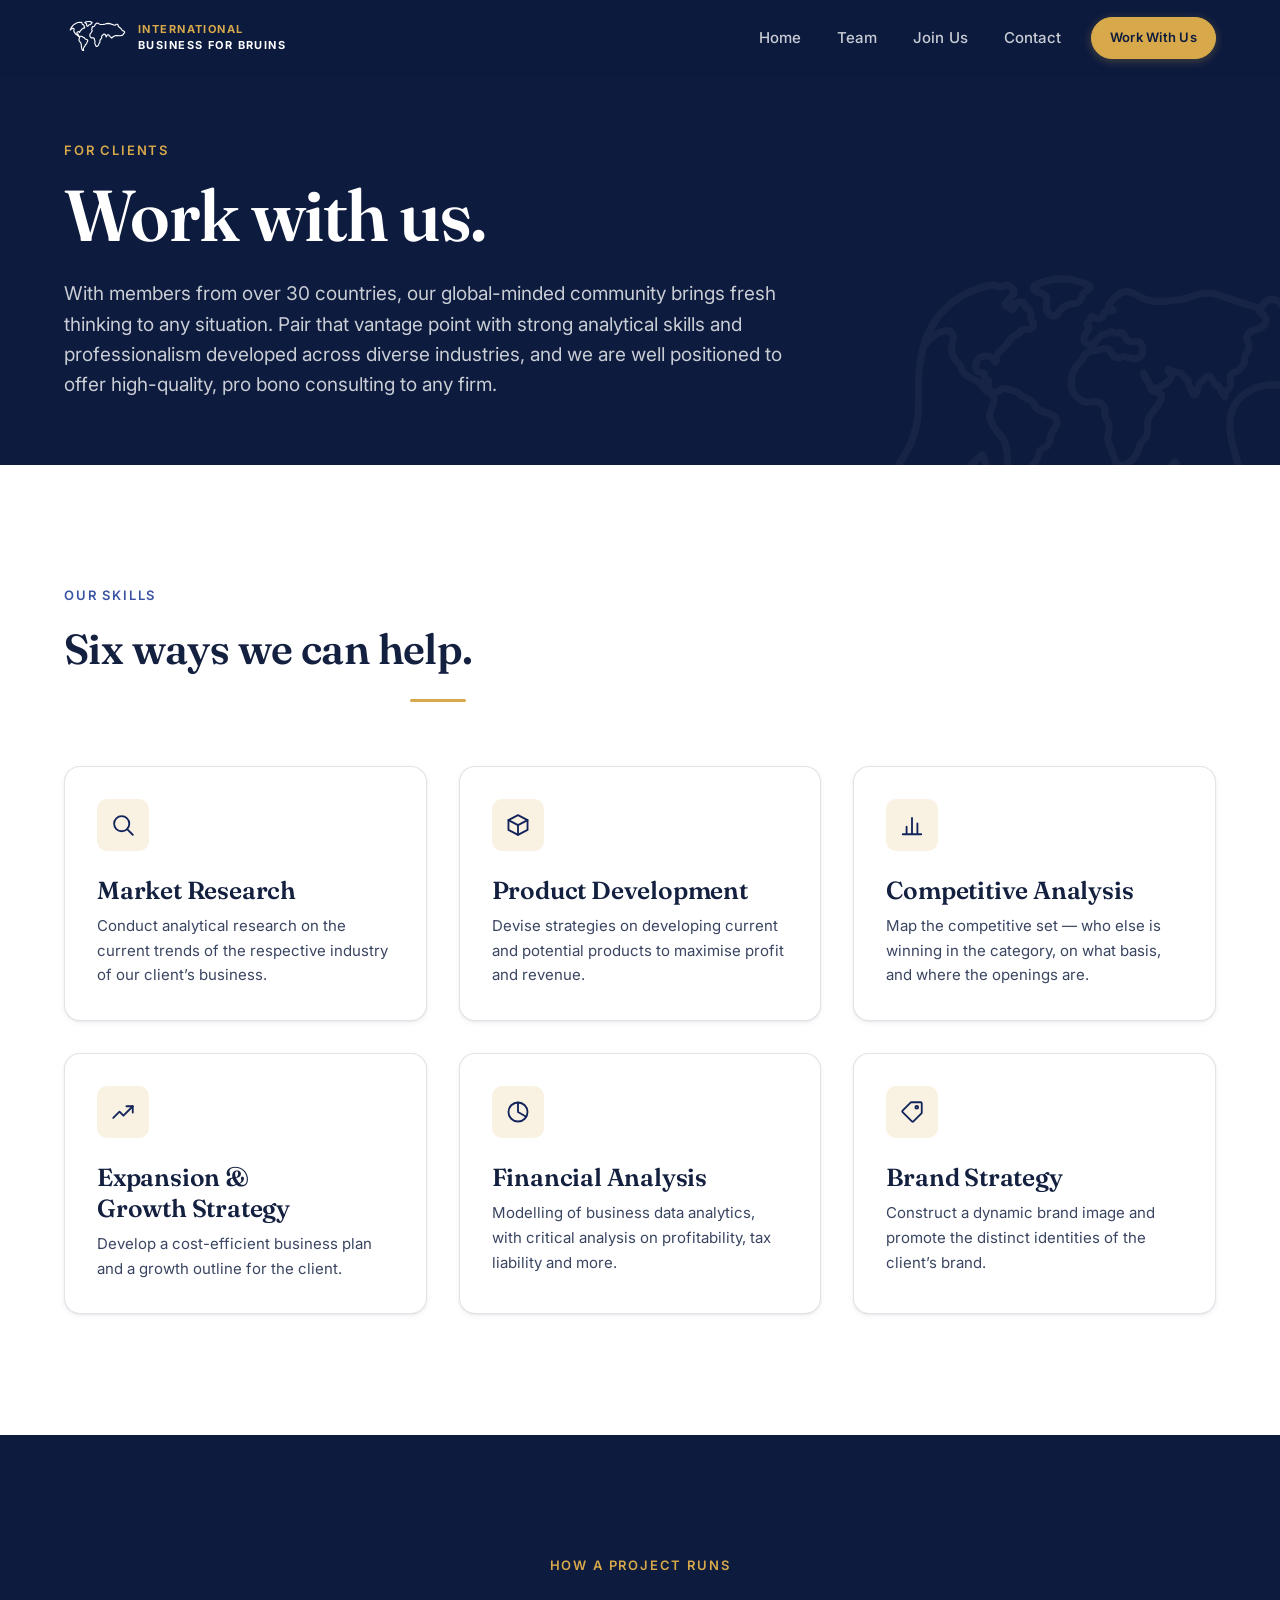
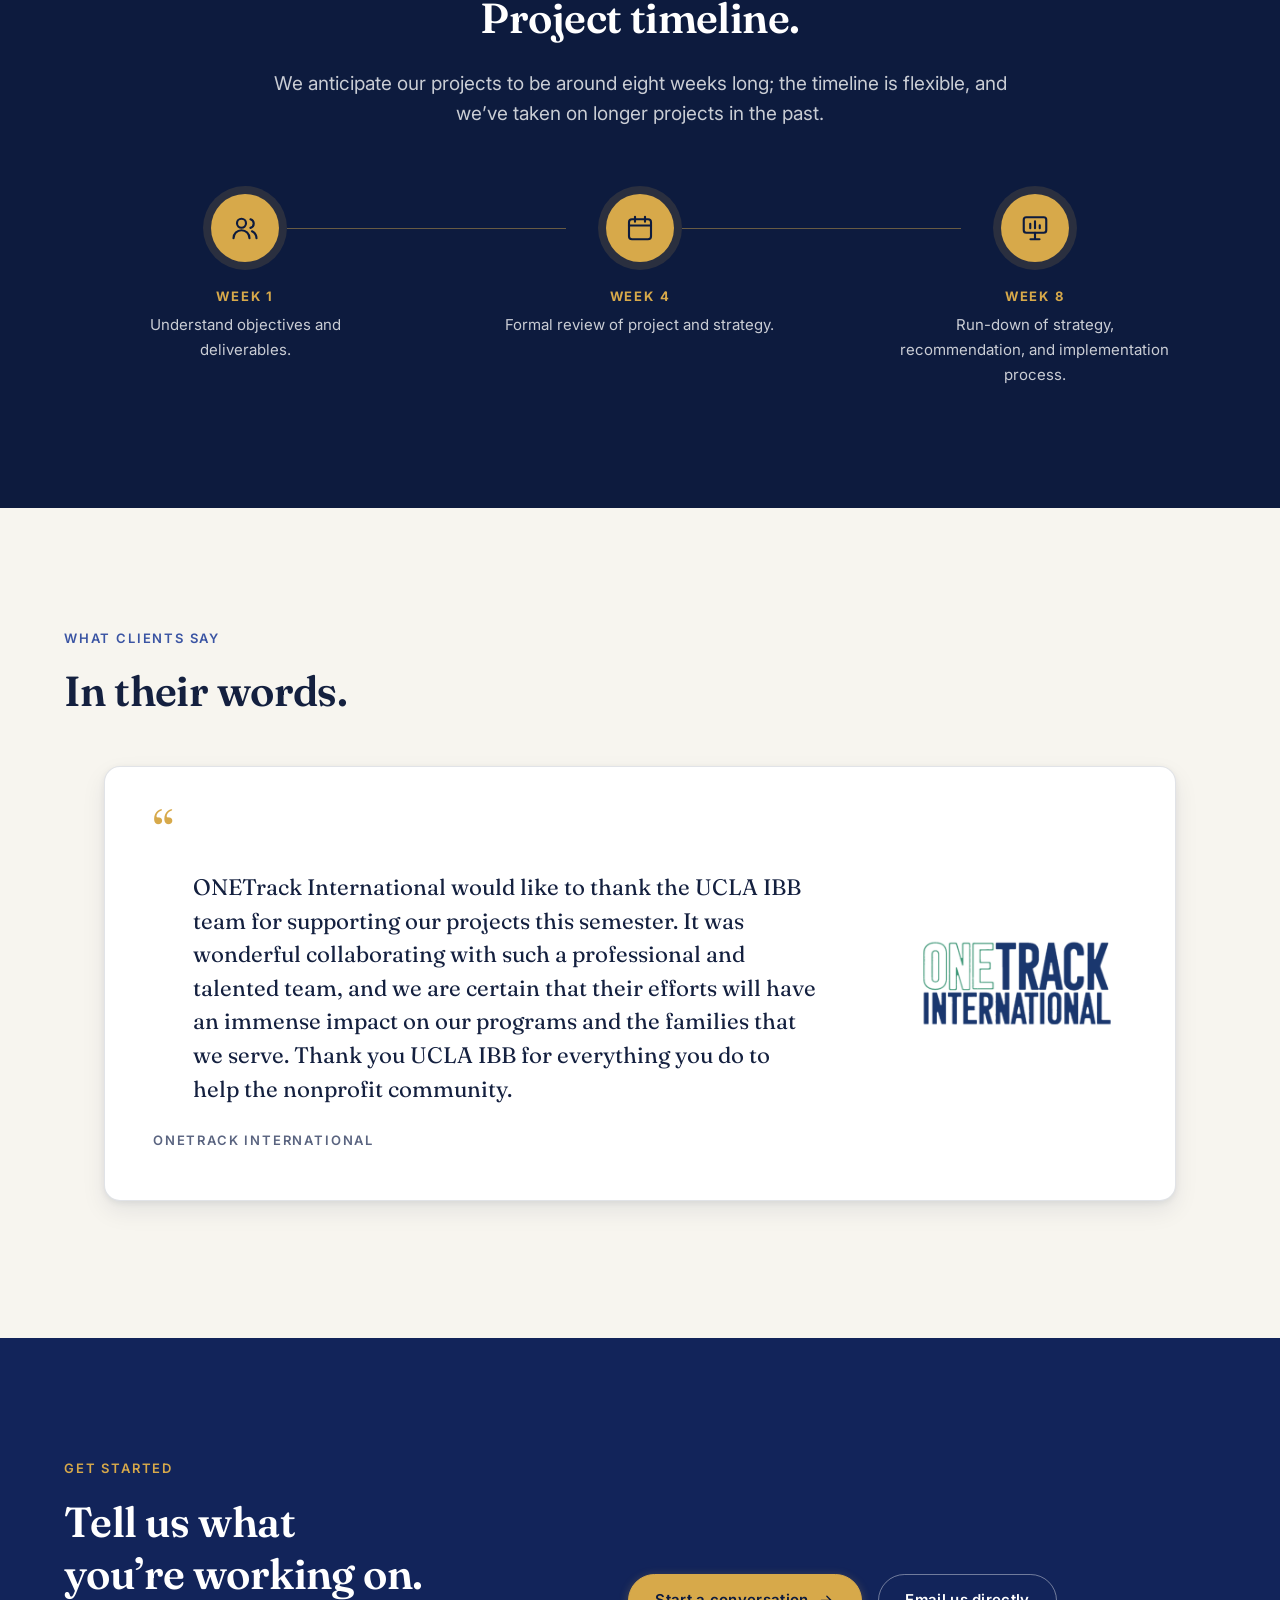
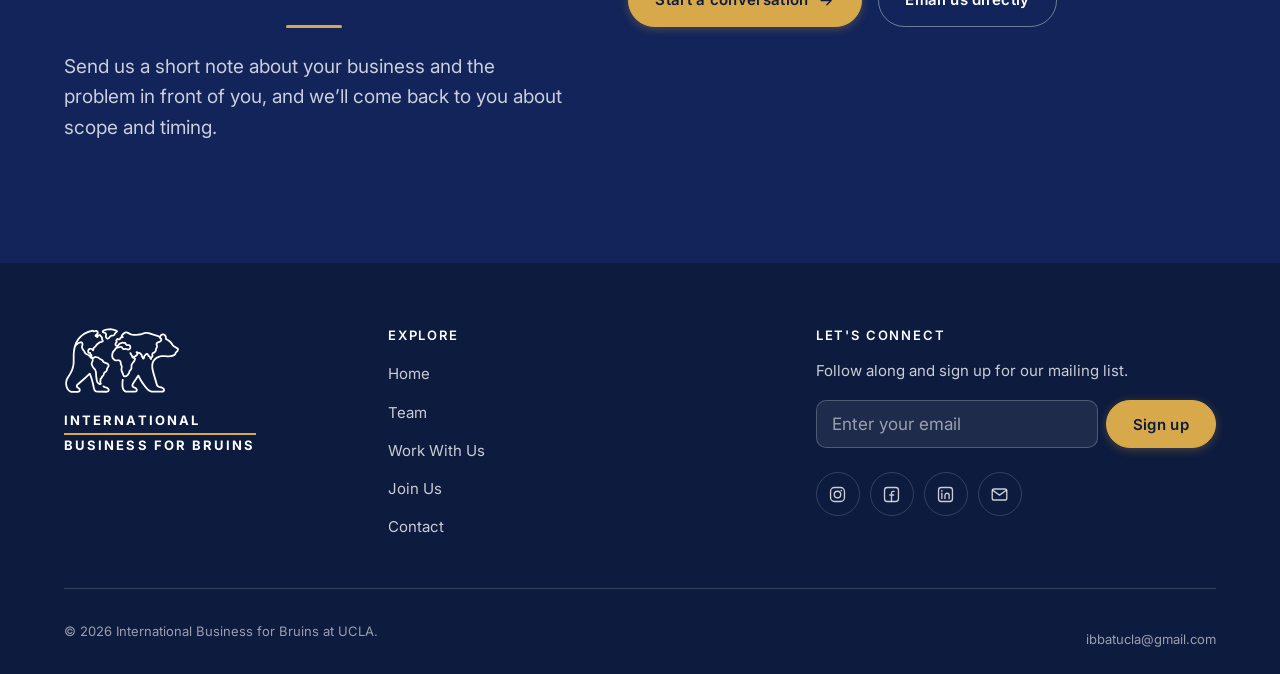
==== clients.html @ 782e1199 "Initial commit: IBB at UCLA static site Static marketing site for International Business for Bruins " ====
<!DOCTYPE html>
<html lang="en" class="no-js">
<head>
<meta charset="utf-8">
<meta name="viewport" content="width=device-width, initial-scale=1">
<title>Work With Us — International Business for Bruins</title>
<meta name="description" content="Pro bono consulting from UCLA's global-minded student consultancy: market research, growth strategy, financial analysis and more, in eight-week engagements.">
<link rel="icon" href="assets/favicon.svg" type="image/svg+xml">
<link rel="icon" href="assets/favicon-32.png" sizes="32x32">
<link rel="apple-touch-icon" href="assets/apple-touch-icon.png">
<meta property="og:title" content="Work With Us — International Business for Bruins">
<meta property="og:description" content="Pro bono consulting from UCLA's global-minded student consultancy: market research, growth strategy, financial analysis and more, in eight-week engagements.">
<meta property="og:type" content="website">
<meta property="og:image" content="assets/og-image.png">
<meta name="twitter:card" content="summary_large_image">
<link rel="preconnect" href="https://fonts.googleapis.com">
<link rel="preconnect" href="https://fonts.gstatic.com" crossorigin>
<link href="https://fonts.googleapis.com/css2?family=Fraunces:opsz,wght@9..144,500;9..144,600;9..144,700&family=Inter:wght@400;500;600;700&display=swap" rel="stylesheet">
<link rel="stylesheet" href="css/tokens.css">
<link rel="stylesheet" href="css/base.css">
<link rel="stylesheet" href="css/components.css">
<link rel="stylesheet" href="css/pages.css">
<script>document.documentElement.className = document.documentElement.className.replace('no-js', 'js');</script>
</head>
<body>
<a class="skip-link" href="#main">Skip to content</a>

<!-- ============================ icon sprite ============================ -->
<svg width="0" height="0" style="position:absolute" aria-hidden="true" focusable="false">
  <defs>
    <g id="i-base" fill="none" stroke="currentColor" stroke-width="1.7" stroke-linecap="round" stroke-linejoin="round"></g>
  </defs>
  <symbol id="i-search" viewBox="0 0 24 24" fill="none" stroke="currentColor" stroke-width="1.7" stroke-linecap="round" stroke-linejoin="round">
    <circle cx="10.8" cy="10.8" r="7"/><path d="m16 16 5 5"/>
  </symbol>
  <symbol id="i-workflow" viewBox="0 0 24 24" fill="none" stroke="currentColor" stroke-width="1.7" stroke-linecap="round" stroke-linejoin="round">
    <rect x="2.9" y="3" width="7" height="7" rx="1.8"/><rect x="14.1" y="14" width="7" height="7" rx="1.8"/>
    <path d="M9.9 6.5h5.2a2.2 2.2 0 0 1 2.2 2.2V14"/><path d="M6.4 10v5.3a2.2 2.2 0 0 0 2.2 2.2h5.5"/>
  </symbol>
  <symbol id="i-bars" viewBox="0 0 24 24" fill="none" stroke="currentColor" stroke-width="1.7" stroke-linecap="round" stroke-linejoin="round">
    <path d="M3.5 20.5h17M7 20.5v-7M12 20.5V5.5M17 20.5v-10"/>
  </symbol>
  <symbol id="i-target" viewBox="0 0 24 24" fill="none" stroke="currentColor" stroke-width="1.7" stroke-linecap="round" stroke-linejoin="round">
    <circle cx="12" cy="12" r="8.6"/><circle cx="12" cy="12" r="4.6"/><circle cx="12" cy="12" r=".9" fill="currentColor"/>
  </symbol>
  <symbol id="i-box" viewBox="0 0 24 24" fill="none" stroke="currentColor" stroke-width="1.7" stroke-linecap="round" stroke-linejoin="round">
    <path d="M12 2.9 20.8 7.5v9L12 21.1 3.2 16.5v-9z"/><path d="m3.2 7.5 8.8 4.6 8.8-4.6M12 12.1v9"/>
  </symbol>
  <symbol id="i-tag" viewBox="0 0 24 24" fill="none" stroke="currentColor" stroke-width="1.7" stroke-linecap="round" stroke-linejoin="round">
    <path d="M11.4 3H20a1 1 0 0 1 1 1v8.6a1 1 0 0 1-.3.7l-7.4 7.4a1 1 0 0 1-1.4 0l-8.6-8.6a1 1 0 0 1 0-1.4l7.4-7.4a1 1 0 0 1 .7-.3z"/>
    <circle cx="16.4" cy="7.6" r="1.3"/>
  </symbol>
  <symbol id="i-trend" viewBox="0 0 24 24" fill="none" stroke="currentColor" stroke-width="1.7" stroke-linecap="round" stroke-linejoin="round">
    <path d="m3 17.5 5.8-5.8 3.6 3.6L21 6.7"/><path d="M15.2 6.7H21v5.8"/>
  </symbol>
  <symbol id="i-pie" viewBox="0 0 24 24" fill="none" stroke="currentColor" stroke-width="1.7" stroke-linecap="round" stroke-linejoin="round">
    <circle cx="12" cy="12" r="8.8"/><path d="M12 12V3.2M12 12l7.6 4.4"/>
  </symbol>
  <symbol id="i-users" viewBox="0 0 24 24" fill="none" stroke="currentColor" stroke-width="1.7" stroke-linecap="round" stroke-linejoin="round">
    <circle cx="9.2" cy="8.2" r="3.6"/><path d="M2.8 20.2a6.4 6.4 0 0 1 12.8 0"/>
    <path d="M16.4 5a3.6 3.6 0 0 1 0 6.9M17.6 14.6a6.4 6.4 0 0 1 3.6 5.6"/>
  </symbol>
  <symbol id="i-calendar" viewBox="0 0 24 24" fill="none" stroke="currentColor" stroke-width="1.7" stroke-linecap="round" stroke-linejoin="round">
    <rect x="3.2" y="5" width="17.6" height="16" rx="2.4"/><path d="M3.2 10h17.6M8 3v4M16 3v4"/>
  </symbol>
  <symbol id="i-present" viewBox="0 0 24 24" fill="none" stroke="currentColor" stroke-width="1.7" stroke-linecap="round" stroke-linejoin="round">
    <rect x="3" y="3.4" width="18" height="12.4" rx="2"/><path d="M12 15.8V21M8.4 21h7.2M8.2 12.2V8.6M12 12.2V6.6M15.8 12.2v-2.4"/>
  </symbol>
  <symbol id="i-arrow-right" viewBox="0 0 24 24" fill="none" stroke="currentColor" stroke-width="1.9" stroke-linecap="round" stroke-linejoin="round">
    <path d="M4.5 12h14M12.5 6l6 6-6 6"/>
  </symbol>
  <symbol id="i-arrow-down" viewBox="0 0 24 24" fill="none" stroke="currentColor" stroke-width="1.9" stroke-linecap="round" stroke-linejoin="round">
    <path d="M12 4.5v14M6 12.5l6 6 6-6"/>
  </symbol>
  <symbol id="i-pin" viewBox="0 0 24 24" fill="none" stroke="currentColor" stroke-width="1.8" stroke-linecap="round" stroke-linejoin="round">
    <path d="M12 21.3s6.9-5.7 6.9-11.1a6.9 6.9 0 1 0-13.8 0C5.1 15.6 12 21.3 12 21.3z"/><circle cx="12" cy="10" r="2.5"/>
  </symbol>
  <symbol id="i-check" viewBox="0 0 24 24" fill="none" stroke="currentColor" stroke-width="2" stroke-linecap="round" stroke-linejoin="round">
    <path d="m4.8 12.6 4.8 4.8L19.4 7.2"/>
  </symbol>
  <symbol id="i-mail" viewBox="0 0 24 24" fill="none" stroke="currentColor" stroke-width="1.7" stroke-linecap="round" stroke-linejoin="round">
    <rect x="2.8" y="5" width="18.4" height="14" rx="2.4"/><path d="m3.4 6.6 8.6 6.2 8.6-6.2"/>
  </symbol>
  <symbol id="i-instagram" viewBox="0 0 24 24" fill="none" stroke="currentColor" stroke-width="1.7" stroke-linecap="round" stroke-linejoin="round">
    <rect x="3.2" y="3.2" width="17.6" height="17.6" rx="5"/><circle cx="12" cy="12" r="4.1"/>
    <circle cx="16.9" cy="7.1" r="1.05" fill="currentColor" stroke="none"/>
  </symbol>
  <symbol id="i-linkedin" viewBox="0 0 24 24" fill="none" stroke="currentColor" stroke-width="1.7" stroke-linecap="round" stroke-linejoin="round">
    <rect x="3.2" y="3.2" width="17.6" height="17.6" rx="3.4"/>
    <path d="M7.4 10.4V17M11.3 17v-3.9a2.6 2.6 0 0 1 5.3 0V17"/>
    <circle cx="7.4" cy="7.3" r="1.1" fill="currentColor" stroke="none"/>
  </symbol>
  <symbol id="i-facebook" viewBox="0 0 24 24" fill="none" stroke="currentColor" stroke-width="1.7" stroke-linecap="round" stroke-linejoin="round">
    <rect x="3.2" y="3.2" width="17.6" height="17.6" rx="3.4"/>
    <path d="M15.4 8.1h-1.5a1.9 1.9 0 0 0-1.9 1.9v10.8M9.8 12.6h4.9"/>
  </symbol>
</svg>

<!-- ================================ nav ================================ -->
<header class="nav nav--solid" id="nav">
  <div class="nav__inner">
    <a class="nav__brand" href="index.html" aria-label="International Business for Bruins — home">
      <span class="bear bear--simple" aria-hidden="true"></span>
      <span class="nav__word" aria-hidden="true"><span>International</span><span>Business for Bruins</span></span>
    </a>
    <button class="nav__toggle" type="button" aria-expanded="false" aria-controls="nav-links" aria-label="Menu">
      <span></span><span></span><span></span>
    </button>
    <nav class="nav__links" id="nav-links" aria-label="Main">
      <a class="nav__link" href="index.html">Home</a>
      <a class="nav__link" href="team.html">Team</a>
      <a class="nav__link" href="join.html">Join Us</a>
      <a class="nav__link" href="contact.html">Contact</a>
      <a class="btn btn--primary btn--sm nav__cta" href="clients.html" aria-current="page">Work With Us</a>
    </nav>
  </div>
</header>

<main id="main">

  <section class="page-hero on-dark">
    <div class="shell">
      <div class="page-hero__inner">
        <span class="kicker">For clients</span>
        <h1>Work with us.</h1>
        <p class="lede">With members from over 30 countries, our global-minded community brings fresh thinking to any situation. Pair that vantage point with strong analytical skills and professionalism developed across diverse industries, and we are well positioned to offer high-quality, pro bono consulting to any firm.</p>
      </div>
    </div>
  </section>

  <section class="section section--white">
    <div class="shell">
      <div class="sec-head" data-reveal>
        <span class="kicker">Our skills</span>
        <h2>Six ways we can help.</h2>
        <hr class="sec-head__rule">
      </div>
      <div class="grid grid--3" style="margin-top:var(--s-8)" data-reveal-group="80">
        <article class="card" data-reveal>
          <span class="card__icon"><svg aria-hidden="true"><use href="#i-search"/></svg></span>
          <h3 class="card__title">Market Research</h3>
          <p class="card__body">Conduct analytical research on the current trends of the respective industry of our client&rsquo;s business.</p>
        </article>
        <article class="card" data-reveal>
          <span class="card__icon"><svg aria-hidden="true"><use href="#i-box"/></svg></span>
          <h3 class="card__title">Product Development</h3>
          <p class="card__body">Devise strategies on developing current and potential products to maximise profit and revenue.</p>
        </article>
        <article class="card" data-reveal>
          <span class="card__icon"><svg aria-hidden="true"><use href="#i-bars"/></svg></span>
          <h3 class="card__title">Competitive Analysis</h3>
          <p class="card__body">Map the competitive set — who else is winning in the category, on what basis, and where the openings are.</p>
        </article>
        <article class="card" data-reveal>
          <span class="card__icon"><svg aria-hidden="true"><use href="#i-trend"/></svg></span>
          <h3 class="card__title">Expansion &amp; Growth Strategy</h3>
          <p class="card__body">Develop a cost-efficient business plan and a growth outline for the client.</p>
        </article>
        <article class="card" data-reveal>
          <span class="card__icon"><svg aria-hidden="true"><use href="#i-pie"/></svg></span>
          <h3 class="card__title">Financial Analysis</h3>
          <p class="card__body">Modelling of business data analytics, with critical analysis on profitability, tax liability and more.</p>
        </article>
        <article class="card" data-reveal>
          <span class="card__icon"><svg aria-hidden="true"><use href="#i-tag"/></svg></span>
          <h3 class="card__title">Brand Strategy</h3>
          <p class="card__body">Construct a dynamic brand image and promote the distinct identities of the client&rsquo;s brand.</p>
        </article>
      </div>
    </div>
  </section>

  <section class="section section--navy">
    <div class="shell">
      <div class="sec-head sec-head--center" data-reveal>
        <span class="kicker">How a project runs</span>
        <h2>Project timeline.</h2>
        <p class="lede">
          We anticipate our projects to be around eight weeks long; the timeline is flexible, and
          we&rsquo;ve taken on longer projects in the past.
        </p>
      </div>
      <div class="stepper" style="margin-top:var(--s-8)" data-reveal-group="120">
        <div class="step" data-reveal>
          <span class="step__dot"><svg aria-hidden="true"><use href="#i-users"/></svg></span>
          <span class="step__when">Week 1</span>
          <p class="step__what">Understand objectives and deliverables.</p>
        </div>
        <div class="step" data-reveal>
          <span class="step__dot"><svg aria-hidden="true"><use href="#i-calendar"/></svg></span>
          <span class="step__when">Week 4</span>
          <p class="step__what">Formal review of project and strategy.</p>
        </div>
        <div class="step" data-reveal>
          <span class="step__dot"><svg aria-hidden="true"><use href="#i-present"/></svg></span>
          <span class="step__when">Week 8</span>
          <p class="step__what">Run-down of strategy, recommendation, and implementation process.</p>
        </div>
      </div>
    </div>
  </section>

  <section class="section section--light">
    <div class="shell">
      <div class="sec-head" data-reveal>
        <span class="kicker">What clients say</span>
        <h2>In their words.</h2>
      </div>
      <figure class="quote" style="margin-top:var(--s-6)" data-reveal>
        <div>
          <span class="quote__mark" aria-hidden="true">&ldquo;</span>
          <blockquote class="quote__text">
            ONETrack International would like to thank the UCLA IBB team for supporting our projects
            this semester. It was wonderful collaborating with such a professional and talented team,
            and we are certain that their efforts will have an immense impact on our programs and the
            families that we serve. Thank you UCLA IBB for everything you do to help the nonprofit
            community.
          </blockquote>
          <figcaption class="quote__cite">ONETrack International</figcaption>
        </div>
        <div class="quote__logo">
          <img src="assets/img/clients/onetrack-international.png" alt="ONETrack International"
               width="440" height="240" loading="lazy">
        </div>
      </figure>
    </div>
  </section>

  <section class="section section--blue">
    <div class="shell">
      <div class="cta-band">
        <div class="sec-head" data-reveal>
          <span class="kicker">Get started</span>
          <h2>Tell us what you&rsquo;re working on.</h2>
          <hr class="sec-head__rule">
          <p class="lede" style="margin-top:var(--s-3)">
            Send us a short note about your business and the problem in front of you, and we&rsquo;ll
            come back to you about scope and timing.
          </p>
        </div>
        <div class="btn-row" data-reveal style="--reveal-delay:120ms">
          <a class="btn btn--primary" href="contact.html">
            Start a conversation <svg class="btn__arrow" width="17" height="17" aria-hidden="true"><use href="#i-arrow-right"/></svg>
          </a>
          <a class="btn btn--secondary" href="mailto:ibbatucla@gmail.com">Email us directly</a>
        </div>
      </div>
    </div>
  </section>

</main>

<!-- ============================== footer ============================== -->
<footer class="footer">
  <div class="shell">
    <div class="footer__top">
      <div class="footer__brand">
        <span class="lockup">
          <span class="bear" aria-hidden="true"></span>
          <span class="lockup__word"><span>International</span><span>Business for Bruins</span></span>
        </span>
      </div>

      <nav aria-labelledby="f-explore">
        <h4 id="f-explore">Explore</h4>
        <ul class="footer__links">
          <li><a href="index.html">Home</a></li>
          <li><a href="team.html">Team</a></li>
          <li><a href="clients.html">Work With Us</a></li>
          <li><a href="join.html">Join Us</a></li>
          <li><a href="contact.html">Contact</a></li>
        </ul>
      </nav>

      <div>
        <h4>Let's connect</h4>
        <p style="font-size:var(--fs-sm);margin-bottom:var(--s-2)">
          Follow along and sign up for our mailing list.
        </p>
        <form class="signup" data-signup novalidate>
          <label class="visually-hidden" for="footer-email">Email address</label>
          <input class="input" id="footer-email" name="email" type="email" placeholder="Enter your email" autocomplete="email">
          <button class="btn btn--primary" type="submit">Sign up</button>
        </form>
        <p class="form__status" data-signup-status role="status"></p>
        <ul class="socials" style="margin-top:var(--s-3)">
          <li><a class="social" href="https://www.instagram.com/ibbatucla/" aria-label="IBB on Instagram" rel="noopener" target="_blank"><svg aria-hidden="true"><use href="#i-instagram"/></svg></a></li>
          <li><a class="social" href="https://www.facebook.com/ibbatucla/" aria-label="IBB on Facebook" rel="noopener" target="_blank"><svg aria-hidden="true"><use href="#i-facebook"/></svg></a></li>
          <li><a class="social" href="https://www.linkedin.com/company/international-business-for-bruins-at-ucla" aria-label="IBB on LinkedIn" rel="noopener" target="_blank"><svg aria-hidden="true"><use href="#i-linkedin"/></svg></a></li>
          <li><a class="social" href="mailto:ibbatucla@gmail.com" aria-label="Email IBB"><svg aria-hidden="true"><use href="#i-mail"/></svg></a></li>
        </ul>
      </div>
    </div>

    <div class="footer__bottom">
      <p>&copy; <span data-year>2026</span> International Business for Bruins at UCLA.</p>
      <p><a href="mailto:ibbatucla@gmail.com">ibbatucla@gmail.com</a></p>
    </div>
  </div>
</footer>

<script src="js/main.js" defer></script>
</body>
</html>
---- css/tokens.css ----
/* ============================================================================
   IBB — Design tokens
   Every colour, size and rhythm value in the site resolves to something here.
   Nothing downstream should hard-code a hex value, a font stack or a raw px gap.

   Palette: Direction A — Deep Navy & Warm Gold.
   Type:    Fraunces (display) + Inter (everything else).
   ========================================================================== */

:root {
  /* ---- brand ------------------------------------------------------------ */
  --brand-primary-dark: #0d1b3e;   /* ink navy — darkest surface, footer, hero scrim */
  --brand-primary:      #12245a;   /* brand blue — primary blocks, buttons */
  --brand-primary-mid:  #3a54a3;   /* mid blue — links on light, secondary accents */
  --brand-accent:       #d7a94a;   /* warm gold — CTAs, rules, stat numerals, icons */
  --brand-accent-deep:  #b98d33;   /* gold, pressed / hover */

  /* ---- surfaces --------------------------------------------------------- */
  --surface-white:  #ffffff;
  --surface-light:  #f7f5ef;       /* warm off-white — alternating section ground */
  --surface-raised: #ffffff;       /* cards on --surface-light */
  --surface-dark:   var(--brand-primary-dark);
  --surface-dark-2: var(--brand-primary);

  /* ---- text ------------------------------------------------------------- */
  --text-primary:    #14203f;      /* headings on light */
  --text-body:       #3a4562;      /* slate — body copy on light   (8.7:1 on light) */
  --text-muted:      #5a6480;      /* labels, meta                 (5.4:1 on light) */
  --text-on-dark:         #ffffff;
  --text-on-dark-muted:   rgba(255, 255, 255, .78);
  --text-on-dark-faint:   rgba(255, 255, 255, .58);

  /* ---- lines & shadows -------------------------------------------------- */
  --border-subtle:      rgba(13, 27, 62, .12);
  --border-subtle-dark: rgba(255, 255, 255, .16);
  --border-strong:      rgba(13, 27, 62, .22);

  --shadow-sm: 0 1px 2px rgba(13, 27, 62, .06), 0 2px 6px rgba(13, 27, 62, .05);
  --shadow-md: 0 2px 6px rgba(13, 27, 62, .07), 0 10px 24px rgba(13, 27, 62, .08);
  --shadow-lg: 0 4px 12px rgba(13, 27, 62, .09), 0 22px 48px rgba(13, 27, 62, .12);

  /* ---- status ----------------------------------------------------------- */
  --success: #1d7a52;
  --error:   #b3261e;

  /* ---- type ------------------------------------------------------------- */
  --font-display: "Fraunces", "Iowan Old Style", Georgia, "Times New Roman", serif;
  --font-body: "Inter", -apple-system, BlinkMacSystemFont, "Segoe UI", Roboto,
               "Helvetica Neue", Arial, sans-serif;

  /* Strict scale — a heading's size is never chosen ad hoc. */
  --fs-display: clamp(2.75rem, 1.6rem + 4.4vw, 4.5rem);   /* 44 → 72  H1 */
  --fs-h2:      clamp(1.95rem, 1.4rem + 1.9vw, 2.625rem); /* 31 → 42  section titles */
  --fs-h3:      clamp(1.3rem, 1.16rem + .48vw, 1.625rem); /* 21 → 26  card titles */
  --fs-h4:      1.0625rem;                                /*      17  sub-labels */
  --fs-lede:    clamp(1.0625rem, 1rem + .3vw, 1.1875rem); /* 17 → 19  intro copy */
  --fs-body:    1.0625rem;                                /*      17 */
  --fs-sm:      .9375rem;                                 /*      15 */
  --fs-xs:      .8125rem;                                 /*      13  kickers, meta */

  --lh-tight: 1.08;
  --lh-snug:  1.25;
  --lh-body:  1.65;

  --ls-kicker: .14em;   /* uppercase labels */
  --ls-tight:  -.022em; /* large display text */

  /* ---- spacing — 8px base, multiples only ------------------------------- */
  --s-1:   8px;
  --s-2:  16px;
  --s-3:  24px;
  --s-4:  32px;
  --s-6:  48px;
  --s-8:  64px;
  --s-12: 96px;
  --s-16: 128px;

  /* vertical rhythm of a full-width section */
  --section-y:      clamp(4rem, 2.4rem + 6.4vw, 8rem);   /*  64 → 128 */
  --section-y-tight: clamp(3rem, 2rem + 4vw, 5rem);      /*  48 →  80 */

  /* ---- layout ----------------------------------------------------------- */
  --content: 1280px;        /* default max content width */
  --content-wide: 1440px;
  --content-narrow: 760px;  /* long-form prose */
  --gutter: clamp(1.25rem, 5vw, 4rem);
  --nav-h: 76px;

  /* ---- shape ------------------------------------------------------------ */
  --radius-sm: 6px;
  --radius:    10px;
  --radius-lg: 16px;
  --radius-pill: 999px;

  /* ---- motion ----------------------------------------------------------- */
  --ease: cubic-bezier(.22, .61, .36, 1);
  --ease-out: cubic-bezier(.16, 1, .3, 1);
  --dur-fast: 160ms;
  --dur:      260ms;
  --dur-slow: 480ms;
  --reveal-travel: 20px;

  /* ---- logo aspect ratios (from the traced SVG viewBoxes) --------------- */
  --bear-ratio: 694 / 400;
  --bear-simple-ratio: 698 / 403;
}

@media (max-width: 767px) {
  :root { --nav-h: 64px; }
}
---- css/base.css ----
/* ============================================================================
   IBB — Reset, typography, layout primitives, motion primitives
   ========================================================================== */

*, *::before, *::after { box-sizing: border-box; }

html {
  -webkit-text-size-adjust: 100%;
  scroll-behavior: smooth;
  scroll-padding-top: calc(var(--nav-h) + var(--s-3));
}

body {
  margin: 0;
  background: var(--surface-white);
  color: var(--text-body);
  font-family: var(--font-body);
  font-size: var(--fs-body);
  line-height: var(--lh-body);
  -webkit-font-smoothing: antialiased;
  -moz-osx-font-smoothing: grayscale;
  overflow-x: hidden;         /* belt-and-braces: nothing may scroll the page sideways */
}

img, svg, video { display: block; max-width: 100%; }
img { height: auto; }

/* ---- headings ----------------------------------------------------------- */
h1, h2, h3, h4 {
  margin: 0;
  color: var(--text-primary);
  font-family: var(--font-display);
  font-weight: 600;
  line-height: var(--lh-snug);
  text-wrap: balance;
}
h1 { font-size: var(--fs-display); line-height: var(--lh-tight); letter-spacing: var(--ls-tight); }
h2 { font-size: var(--fs-h2); letter-spacing: -.014em; }
h3 { font-size: var(--fs-h3); letter-spacing: -.008em; }
h4 { font-size: var(--fs-h4); font-family: var(--font-body); font-weight: 600; }

p { margin: 0; }
p + p { margin-top: var(--s-2); }

ul, ol { margin: 0; padding: 0; list-style: none; }

/* ---- links -------------------------------------------------------------- */
a { color: var(--brand-primary-mid); text-decoration-thickness: 1px; text-underline-offset: 3px; }
a:hover { color: var(--brand-primary); }

/* ---- focus: always visible, never removed ------------------------------- */
:focus-visible {
  outline: 2px solid var(--brand-accent);
  outline-offset: 3px;
  border-radius: 3px;
}
.on-dark :focus-visible, .is-dark :focus-visible { outline-color: var(--brand-accent); }

::selection { background: var(--brand-accent); color: var(--brand-primary-dark); }

/* ---- skip link ---------------------------------------------------------- */
.skip-link {
  position: absolute; left: var(--s-2); top: -100px; z-index: 200;
  padding: var(--s-1) var(--s-2);
  background: var(--brand-accent); color: var(--brand-primary-dark);
  font-weight: 600; font-size: var(--fs-sm); border-radius: var(--radius-sm);
  text-decoration: none; transition: top var(--dur-fast) var(--ease);
}
.skip-link:focus { top: var(--s-2); }

.visually-hidden {
  position: absolute !important; width: 1px; height: 1px;
  padding: 0; margin: -1px; overflow: hidden;
  clip: rect(0 0 0 0); clip-path: inset(50%); white-space: nowrap;
}

/* ============================================================================
   Layout primitives
   ========================================================================== */

.shell {                       /* the one content container, used everywhere */
  width: 100%;
  max-width: var(--content);
  margin-inline: auto;
  padding-inline: var(--gutter);
}
.shell--wide   { max-width: var(--content-wide); }
.shell--narrow { max-width: var(--content-narrow); }

.section { padding-block: var(--section-y); }
.section--tight { padding-block: var(--section-y-tight); }

/* Section ground colours — alternated down each page so no two adjacent
   sections share a background and dividers are never needed. */
.section--white { background: var(--surface-white); }
.section--light { background: var(--surface-light); }
.section--navy  { background: var(--brand-primary-dark); }
.section--blue  { background: var(--brand-primary); }

.section--navy, .section--blue { color: var(--text-on-dark-muted); }
.section--navy h1, .section--navy h2, .section--navy h3, .section--navy h4,
.section--blue h1, .section--blue h2, .section--blue h3, .section--blue h4 { color: var(--text-on-dark); }

/* ---- grid helpers ------------------------------------------------------- */
.grid { display: grid; gap: var(--s-4); }
.grid--3 { grid-template-columns: repeat(3, minmax(0, 1fr)); }
.grid--4 { grid-template-columns: repeat(4, minmax(0, 1fr)); }
.grid--2 { grid-template-columns: repeat(2, minmax(0, 1fr)); }

@media (max-width: 1199px) {
  .grid--3 { grid-template-columns: repeat(2, minmax(0, 1fr)); }
  .grid--4 { grid-template-columns: repeat(2, minmax(0, 1fr)); }
}
@media (max-width: 767px) {
  .grid--2, .grid--3, .grid--4 { grid-template-columns: minmax(0, 1fr); }
}

.stack > * + * { margin-top: var(--s-2); }
.stack-3 > * + * { margin-top: var(--s-3); }
.stack-4 > * + * { margin-top: var(--s-4); }

.lede {
  font-size: var(--fs-lede);
  line-height: 1.6;
  color: var(--text-body);
  max-width: 62ch;
}
.section--navy .lede, .section--blue .lede { color: var(--text-on-dark-muted); }

.measure { max-width: 62ch; }
.center { text-align: center; margin-inline: auto; }

/* ============================================================================
   The logo mark
   Rendered as a CSS mask so a single traced SVG can be painted in any brand
   colour, at any size, and animated — rather than shipping one PNG per colour.
   ========================================================================== */
.bear {
  display: block;
  aspect-ratio: var(--bear-ratio);
  background-color: currentColor;
  -webkit-mask-image: url(../assets/logo/bear.svg);
          mask-image: url(../assets/logo/bear.svg);
  -webkit-mask-repeat: no-repeat;   mask-repeat: no-repeat;
  -webkit-mask-position: center;    mask-position: center;
  -webkit-mask-size: contain;       mask-size: contain;
}
/* Below ~48px the continent line work disappears; swap to the simplified mark. */
.bear--simple {
  aspect-ratio: var(--bear-simple-ratio);
  -webkit-mask-image: url(../assets/logo/bear-simple.svg);
          mask-image: url(../assets/logo/bear-simple.svg);
}

/* ---- the full lockup: mark over a two-line wordmark split by a gold rule -- */
.lockup { display: inline-flex; flex-direction: column; align-items: center; gap: var(--s-2); }
.lockup .bear { width: var(--lockup-mark, 140px); }
.lockup__word {
  font-family: var(--font-body);
  font-weight: 700;
  font-size: var(--lockup-word, .8125rem);
  letter-spacing: .16em;
  line-height: 1.55;
  text-align: center;
  text-transform: uppercase;
  color: currentColor;
}
.lockup__word span { display: block; }
.lockup__word span:first-child {
  padding-bottom: 3px;
  border-bottom: 2px solid var(--brand-accent);
}

/* ============================================================================
   Motion primitives
   Reveals only hide content when JS is running, so a failed script can never
   leave the page blank.
   ========================================================================== */
.js [data-reveal] {
  opacity: 0;
  transform: translateY(var(--reveal-travel));
  transition: opacity var(--dur-slow) var(--ease-out) var(--reveal-delay, 0ms),
              transform var(--dur-slow) var(--ease-out) var(--reveal-delay, 0ms);
  will-change: opacity, transform;
}
.js [data-reveal].is-visible { opacity: 1; transform: none; will-change: auto; }

@media (prefers-reduced-motion: reduce) {
  html { scroll-behavior: auto; }
  .js [data-reveal] { opacity: 1; transform: none; transition: none; }
  *, *::before, *::after {
    animation-duration: .001ms !important;
    animation-iteration-count: 1 !important;
    transition-duration: .001ms !important;
    scroll-behavior: auto !important;
  }
}
---- css/components.css ----
/* ============================================================================
   IBB — Component library
   Each block below is built once and reused across every page. Page-specific
   styling lives in pages.css and should only ever compose these.
   ========================================================================== */

/* ---------------------------------------------------------------- nav ----- */
.nav {
  position: fixed; inset: 0 0 auto 0; z-index: 100;
  height: var(--nav-h);
  display: flex; align-items: center;
  color: var(--text-on-dark);
  background: transparent;
  transition: background var(--dur) var(--ease), box-shadow var(--dur) var(--ease),
              backdrop-filter var(--dur) var(--ease);
}
.nav::after {                    /* readability wash while the nav is transparent */
  content: ""; position: absolute; inset: 0; z-index: -1;
  background: linear-gradient(to bottom, rgba(13, 27, 62, .55), rgba(13, 27, 62, 0));
  opacity: 1; transition: opacity var(--dur) var(--ease);
}
.nav.is-stuck {
  background: rgba(13, 27, 62, .92);
  backdrop-filter: saturate(140%) blur(12px);
  -webkit-backdrop-filter: saturate(140%) blur(12px);
  box-shadow: 0 1px 0 rgba(255, 255, 255, .08), 0 8px 28px rgba(13, 27, 62, .28);
}
.nav.is-stuck::after { opacity: 0; }
/* Pages whose hero is a flat colour rather than a photo start solid. */
.nav--solid { background: rgba(13, 27, 62, .92); }
.nav--solid::after { opacity: 0; }

.nav__inner {
  width: 100%; max-width: var(--content-wide); margin-inline: auto;
  padding-inline: var(--gutter);
  display: flex; align-items: center; justify-content: space-between; gap: var(--s-3);
}

/* brand: simplified mark + wordmark as live text, so it stays sharp at any size */
.nav__brand {
  display: inline-flex; align-items: center; gap: 12px;
  color: inherit; text-decoration: none;
  transition: opacity var(--dur-fast) var(--ease);
}
.nav__brand:hover { opacity: .82; color: inherit; }
.nav__brand .bear { width: 62px; flex: none; }
.nav__word {
  font-size: .6875rem; font-weight: 700; letter-spacing: .13em;
  line-height: 1.45; text-transform: uppercase; white-space: nowrap;
}
.nav__word span { display: block; }
.nav__word span:first-child { color: var(--brand-accent); }

.nav__links { display: flex; align-items: center; gap: var(--s-1); }
.nav__link {
  position: relative;
  padding: 10px 14px;
  color: var(--text-on-dark-muted);
  font-size: var(--fs-sm); font-weight: 500; letter-spacing: .01em;
  text-decoration: none; border-radius: var(--radius-sm);
  transition: color var(--dur-fast) var(--ease);
}
.nav__link::after {              /* animated underline — grows from the centre */
  content: ""; position: absolute; left: 14px; right: 14px; bottom: 4px; height: 1.5px;
  background: var(--brand-accent);
  transform: scaleX(0); transform-origin: center;
  transition: transform var(--dur) var(--ease);
}
.nav__link:hover { color: var(--text-on-dark); }
.nav__link:hover::after, .nav__link:focus-visible::after { transform: scaleX(1); }
.nav__link[aria-current="page"] { color: var(--text-on-dark); }
.nav__link[aria-current="page"]::after { transform: scaleX(1); }
.nav__cta { margin-left: var(--s-1); }

/* mobile drawer */
.nav__toggle {
  display: none; width: 44px; height: 44px; padding: 0;
  align-items: center; justify-content: center;
  background: none; border: 0; color: inherit; cursor: pointer; border-radius: var(--radius-sm);
}
.nav__toggle span {
  display: block; width: 22px; height: 1.5px; background: currentColor; border-radius: 2px;
  transition: transform var(--dur) var(--ease), opacity var(--dur-fast) var(--ease);
}
.nav__toggle span + span { margin-top: 5px; }
.nav__toggle[aria-expanded="true"] span:nth-child(1) { transform: translateY(6.5px) rotate(45deg); }
.nav__toggle[aria-expanded="true"] span:nth-child(2) { opacity: 0; }
.nav__toggle[aria-expanded="true"] span:nth-child(3) { transform: translateY(-6.5px) rotate(-45deg); }

@media (max-width: 899px) {
  .nav__toggle { display: flex; }
  .nav__links {
    position: fixed; inset: var(--nav-h) 0 auto 0;
    flex-direction: column; align-items: stretch; gap: 0;
    padding: var(--s-2) var(--gutter) var(--s-4);
    background: rgba(13, 27, 62, .98);
    backdrop-filter: blur(14px); -webkit-backdrop-filter: blur(14px);
    border-top: 1px solid var(--border-subtle-dark);
    box-shadow: 0 24px 48px rgba(13, 27, 62, .35);
    transform: translateY(-12px); opacity: 0; visibility: hidden; pointer-events: none;
    transition: opacity var(--dur) var(--ease), transform var(--dur) var(--ease),
                visibility 0s linear var(--dur);
  }
  .nav__links.is-open {
    transform: none; opacity: 1; visibility: visible; pointer-events: auto;
    transition-delay: 0s;
  }
  .nav__link { padding: 14px 0; font-size: 1.0625rem; border-bottom: 1px solid var(--border-subtle-dark); }
  .nav__link::after { display: none; }
  .nav__cta { margin: var(--s-3) 0 0; justify-content: center; }
}

/* Text links on a dark ground: the light-ground blue fails contrast there. */
.on-dark :where(p, li, td, .lede, blockquote) a,
.section--navy :where(p, li, td, .lede, blockquote) a,
.section--blue :where(p, li, td, .lede, blockquote) a { color: var(--brand-accent); }
.on-dark :where(p, li, td, .lede, blockquote) a:hover,
.section--navy :where(p, li, td, .lede, blockquote) a:hover,
.section--blue :where(p, li, td, .lede, blockquote) a:hover { color: #fff; }

/* ------------------------------------------------------------- buttons ---- */
.btn {
  display: inline-flex; align-items: center; justify-content: center; gap: 10px;
  min-height: 48px; padding: 13px 26px;
  font-family: var(--font-body); font-size: var(--fs-sm); font-weight: 600;
  letter-spacing: .02em; text-decoration: none; white-space: nowrap;
  border: 1.5px solid transparent; border-radius: var(--radius-pill);
  cursor: pointer;
  transition: background var(--dur) var(--ease), color var(--dur) var(--ease),
              border-color var(--dur) var(--ease), transform var(--dur-fast) var(--ease),
              box-shadow var(--dur) var(--ease);
}
.btn:active { transform: translateY(1px); }
.btn__arrow { transition: transform var(--dur) var(--ease); }
.btn:hover .btn__arrow { transform: translateX(4px); }

/* primary — the single most important action in a section */
.btn--primary {
  background: var(--brand-accent); border-color: var(--brand-accent);
  color: var(--brand-primary-dark);
  box-shadow: 0 2px 10px rgba(215, 169, 74, .3);
}
.btn--primary:hover {
  background: var(--brand-accent-deep); border-color: var(--brand-accent-deep);
  color: var(--brand-primary-dark);
  box-shadow: 0 4px 18px rgba(215, 169, 74, .42);
}

/* secondary — outlined, fills on hover */
.btn--secondary { border-color: var(--border-strong); color: var(--text-primary); background: transparent; }
.btn--secondary:hover { background: var(--brand-primary); border-color: var(--brand-primary); color: #fff; }
.on-dark .btn--secondary, .section--navy .btn--secondary, .section--blue .btn--secondary {
  border-color: rgba(255, 255, 255, .4); color: #fff;
}
.on-dark .btn--secondary:hover, .section--navy .btn--secondary:hover, .section--blue .btn--secondary:hover {
  background: #fff; border-color: #fff; color: var(--brand-primary-dark);
}

/* ghost — tertiary "learn more" links */
.btn--ghost { padding-inline: 4px; min-height: 40px; color: var(--brand-primary-mid); background: none; }
.btn--ghost:hover { color: var(--brand-primary); }
.on-dark .btn--ghost, .section--navy .btn--ghost, .section--blue .btn--ghost { color: var(--brand-accent); }
.on-dark .btn--ghost:hover, .section--navy .btn--ghost:hover, .section--blue .btn--ghost:hover { color: #fff; }

.btn--sm { min-height: 40px; padding: 9px 18px; font-size: var(--fs-xs); }

.btn-row { display: flex; flex-wrap: wrap; gap: var(--s-2); align-items: center; }

/* ------------------------------------------------- section header --------- */
.sec-head { max-width: 68ch; }
.sec-head--center { margin-inline: auto; text-align: center; }
.kicker {
  display: block;
  margin-bottom: var(--s-2);
  font-family: var(--font-body);
  font-size: var(--fs-xs); font-weight: 600;
  letter-spacing: var(--ls-kicker); text-transform: uppercase;
  color: var(--brand-primary-mid);
}
.section--navy .kicker, .section--blue .kicker, .on-dark .kicker { color: var(--brand-accent); }
.sec-head__rule {
  width: 56px; height: 3px; margin-top: var(--s-3);
  background: var(--brand-accent); border: 0; border-radius: 2px;
}
.sec-head--center .sec-head__rule { margin-inline: auto; }
.sec-head > .lede { margin-top: var(--s-3); }
.sec-head--center > .lede { margin-inline: auto; }

/* ---------------------------------------------------------------- card ---- */
.card {
  display: flex; flex-direction: column;
  height: 100%;
  padding: var(--s-4);
  background: var(--surface-raised);
  border: 1px solid var(--border-subtle);
  border-radius: var(--radius-lg);
  box-shadow: var(--shadow-sm);
  transition: transform var(--dur) var(--ease), box-shadow var(--dur) var(--ease),
              border-color var(--dur) var(--ease);
}
.card:hover { transform: translateY(-4px); box-shadow: var(--shadow-md); border-color: rgba(13, 27, 62, .18); }
.card__title { margin-bottom: var(--s-1); }
.card__body { color: var(--text-body); font-size: var(--fs-sm); }

.card__icon {
  display: inline-flex; align-items: center; justify-content: center;
  width: 52px; height: 52px; margin-bottom: var(--s-3);
  color: var(--brand-primary);
  background: rgba(215, 169, 74, .16);
  border-radius: var(--radius);
  transition: background var(--dur) var(--ease), color var(--dur) var(--ease);
}
.card__icon svg { width: 26px; height: 26px; }
.card:hover .card__icon { background: var(--brand-accent); color: var(--brand-primary-dark); }

/* dark variant, for cards sitting on a navy ground */
.card--dark {
  background: rgba(255, 255, 255, .06);
  border-color: var(--border-subtle-dark);
  box-shadow: none;
  color: var(--text-on-dark-muted);
}
.card--dark .card__title { color: var(--text-on-dark); }
.card--dark .card__body { color: var(--text-on-dark-muted); }
.card--dark:hover { background: rgba(255, 255, 255, .1); border-color: rgba(255, 255, 255, .28); }
.card--dark .card__icon { background: rgba(215, 169, 74, .2); color: var(--brand-accent); }

/* ---------------------------------------------------------- stat block ---- */
.stats {
  display: grid; grid-template-columns: repeat(5, minmax(0, 1fr));
  gap: var(--s-3);
}
.stat { text-align: center; padding-inline: var(--s-1); }
.stat__num {
  display: block;
  font-family: var(--font-display); font-weight: 600;
  font-size: clamp(2.25rem, 1.4rem + 3vw, 3.5rem);
  line-height: 1; letter-spacing: -.02em;
  color: var(--brand-accent);
  font-variant-numeric: tabular-nums;
}
.stat__label {
  display: block; margin-top: var(--s-1);
  font-size: var(--fs-xs); font-weight: 600;
  letter-spacing: var(--ls-kicker); text-transform: uppercase;
  color: var(--text-on-dark-muted);
}
@media (max-width: 899px) { .stats { grid-template-columns: repeat(3, minmax(0, 1fr)); row-gap: var(--s-6); } }
@media (max-width: 479px) {
  .stats { grid-template-columns: repeat(2, minmax(0, 1fr)); }
  .stats > :last-child:nth-child(odd) { grid-column: 1 / -1; }   /* centre a lone trailing stat */
}

/* ------------------------------------------------------- logo strip ------- */
.logo-strip {
  display: grid; grid-template-columns: repeat(9, minmax(0, 1fr));
  align-items: center; gap: var(--s-3);
}
.logo-strip__item { display: flex; align-items: center; justify-content: center; }
.logo-strip img {
  width: 100%; height: auto;
  mix-blend-mode: multiply;         /* the white plate drops out of a light ground */
  filter: grayscale(1) opacity(.85);
  transition: filter var(--dur) var(--ease), transform var(--dur) var(--ease);
}
.logo-strip__item:hover img { filter: none; transform: scale(1.04); }
@media (max-width: 1199px) { .logo-strip { grid-template-columns: repeat(5, minmax(0, 1fr)); } }
@media (max-width: 599px)  { .logo-strip { grid-template-columns: repeat(3, minmax(0, 1fr)); gap: var(--s-2); } }

/* ------------------------------------------------------- testimonial ------ */
.quote {
  display: grid; grid-template-columns: minmax(0, 1fr) 220px;
  gap: var(--s-6); align-items: center;
  padding: var(--s-6);
  background: var(--surface-raised);
  border: 1px solid var(--border-subtle);
  border-radius: var(--radius-lg);
  box-shadow: var(--shadow-md);
}
.quote__mark {
  font-family: var(--font-display); font-size: 3.5rem; line-height: .6;
  color: var(--brand-accent); display: block; margin-bottom: var(--s-2);
}
.quote__text {
  font-family: var(--font-display); font-size: clamp(1.1rem, .95rem + .6vw, 1.4rem);
  line-height: 1.5; color: var(--text-primary);
}
.quote__cite {
  display: block; margin-top: var(--s-3); font-style: normal;
  font-size: var(--fs-xs); font-weight: 600;
  letter-spacing: var(--ls-kicker); text-transform: uppercase; color: var(--text-muted);
}
.quote__logo { display: flex; align-items: center; justify-content: center; }
.quote__logo img { max-width: 200px; mix-blend-mode: multiply; }
@media (max-width: 899px) {
  .quote { grid-template-columns: minmax(0, 1fr); gap: var(--s-4); padding: var(--s-4); }
  .quote__logo { justify-content: flex-start; }
}

/* ---------------------------------------------------------- steppers ------ */
/* horizontal, for the client project timeline */
.stepper { display: grid; grid-template-columns: repeat(3, minmax(0, 1fr)); gap: var(--s-4); }
.step { position: relative; text-align: center; }
.step__dot {
  position: relative; z-index: 1;
  display: inline-flex; align-items: center; justify-content: center;
  width: 68px; height: 68px; margin-bottom: var(--s-3);
  color: var(--brand-primary-dark);
  background: var(--brand-accent); border-radius: 50%;
  box-shadow: 0 0 0 8px rgba(215, 169, 74, .14);
  transition: box-shadow var(--dur) var(--ease), transform var(--dur) var(--ease);
}
.step:hover .step__dot { transform: translateY(-3px); box-shadow: 0 0 0 12px rgba(215, 169, 74, .2); }
.step__dot svg { width: 30px; height: 30px; }
.step:not(:last-child)::after {          /* connector */
  content: ""; position: absolute; top: 34px; left: calc(50% + 42px); right: calc(-50% + 42px);
  height: 1.5px; background: rgba(215, 169, 74, .45);
}
.step__when {
  display: block; margin-bottom: 6px;
  font-size: var(--fs-xs); font-weight: 700;
  letter-spacing: var(--ls-kicker); text-transform: uppercase; color: var(--brand-accent);
}
.step__what { color: var(--text-on-dark-muted); font-size: var(--fs-sm); max-width: 30ch; margin-inline: auto; }
@media (max-width: 767px) {
  .stepper { grid-template-columns: minmax(0, 1fr); gap: var(--s-6); }
  .step:not(:last-child)::after { display: none; }
}

/* vertical, for the recruitment timeline */
.timeline { position: relative; padding-left: 0; }
.timeline::before {
  content: ""; position: absolute; left: 27px; top: 14px; bottom: 14px; width: 1.5px;
  background: linear-gradient(to bottom, var(--brand-accent), rgba(215, 169, 74, .18));
}
.tl-item { position: relative; display: grid; grid-template-columns: 56px minmax(0, 1fr); gap: var(--s-3); }
.tl-item + .tl-item { margin-top: var(--s-4); }
.tl-item__marker {
  position: relative; z-index: 1;
  width: 56px; height: 56px; display: flex; align-items: center; justify-content: center;
  background: var(--brand-primary-dark);
  border: 1.5px solid var(--brand-accent); border-radius: 50%;
  color: var(--brand-accent); font-weight: 700; font-size: var(--fs-sm);
  font-variant-numeric: tabular-nums;
}
.tl-item__body { padding-top: 6px; }
.tl-item__title { color: var(--text-on-dark); font-size: 1.125rem; font-family: var(--font-body); font-weight: 600; }
.tl-item__when {
  display: block; margin-top: 2px;
  font-size: var(--fs-xs); font-weight: 700; letter-spacing: var(--ls-kicker);
  text-transform: uppercase; color: var(--brand-accent);
}
.tl-item__note { margin-top: 6px; font-size: var(--fs-sm); color: var(--text-on-dark-faint); }

/* ------------------------------------------------------------- accordion -- */
.faq { border-top: 1px solid var(--border-subtle); }
.faq__item { border-bottom: 1px solid var(--border-subtle); }
.faq__q {
  display: flex; align-items: center; justify-content: space-between; gap: var(--s-3);
  width: 100%; padding: var(--s-3) 0;
  background: none; border: 0; cursor: pointer; text-align: left;
  font-family: var(--font-body); font-size: 1.0625rem; font-weight: 600;
  color: var(--text-primary);
  transition: color var(--dur-fast) var(--ease);
}
.faq__q:hover { color: var(--brand-primary-mid); }
.faq__icon { flex: none; width: 20px; height: 20px; position: relative; }
.faq__icon::before, .faq__icon::after {
  content: ""; position: absolute; inset: 50% 0 auto 0; height: 1.5px;
  background: var(--brand-accent); transition: transform var(--dur) var(--ease);
}
.faq__icon::after { transform: rotate(90deg); }
.faq__q[aria-expanded="true"] .faq__icon::after { transform: rotate(0deg); }
.faq__a { overflow: hidden; height: 0; transition: height var(--dur) var(--ease); }
.faq__a > div { padding-bottom: var(--s-3); color: var(--text-body); font-size: var(--fs-sm); max-width: 68ch; }

/* ------------------------------------------------------------------ form -- */
.field { display: block; }
.field + .field, .form__row + .field, .field + .form__row { margin-top: var(--s-3); }
.form__row { display: grid; grid-template-columns: repeat(2, minmax(0, 1fr)); gap: var(--s-3); }
.form__row > .field + .field { margin-top: 0; }
@media (max-width: 599px) { .form__row { grid-template-columns: minmax(0, 1fr); } }

.field__label {
  display: block; margin-bottom: 7px;
  font-size: var(--fs-xs); font-weight: 600;
  letter-spacing: .06em; text-transform: uppercase; color: var(--text-muted);
}
.field__req { color: var(--brand-accent-deep); }
.input, .textarea {
  width: 100%; padding: 13px 15px;
  font-family: var(--font-body); font-size: var(--fs-body); color: var(--text-primary);
  background: var(--surface-white);
  border: 1.5px solid var(--border-subtle); border-radius: var(--radius);
  transition: border-color var(--dur-fast) var(--ease), box-shadow var(--dur-fast) var(--ease);
}
.textarea { min-height: 152px; resize: vertical; line-height: 1.6; }
.input::placeholder, .textarea::placeholder { color: #97a0b5; }
.input:hover, .textarea:hover { border-color: var(--border-strong); }
.input:focus, .textarea:focus {
  outline: none; border-color: var(--brand-primary-mid);
  box-shadow: 0 0 0 3px rgba(58, 84, 163, .18);
}
.input[aria-invalid="true"], .textarea[aria-invalid="true"] { border-color: var(--error); }
.field__error { display: block; margin-top: 6px; font-size: var(--fs-xs); color: var(--error); min-height: 1em; }
.form__status { margin-top: var(--s-3); font-size: var(--fs-sm); }
.form__status[data-tone="ok"] { color: var(--success); }
.form__status[data-tone="err"] { color: var(--error); }

/* inline email signup */
.signup { display: flex; gap: var(--s-1); flex-wrap: wrap; max-width: 440px; }
.signup .input {
  flex: 1 1 220px; min-height: 48px;
  background: rgba(255, 255, 255, .07); border-color: rgba(255, 255, 255, .22); color: #fff;
}
.signup .input::placeholder { color: rgba(255, 255, 255, .55); }
.signup .input:focus { border-color: var(--brand-accent); box-shadow: 0 0 0 3px rgba(215, 169, 74, .22); }

/* ---------------------------------------------------------------- chips --- */
.chips { display: flex; flex-wrap: wrap; gap: var(--s-1); }
.chip {
  padding: 9px 17px;
  font-family: var(--font-body); font-size: var(--fs-xs); font-weight: 600;
  letter-spacing: .04em;
  color: var(--text-body); background: var(--surface-white);
  border: 1.5px solid var(--border-subtle); border-radius: var(--radius-pill);
  cursor: pointer;
  transition: background var(--dur-fast) var(--ease), color var(--dur-fast) var(--ease),
              border-color var(--dur-fast) var(--ease);
}
.chip:hover { border-color: var(--brand-primary-mid); color: var(--brand-primary); }
.chip[aria-pressed="true"] {
  background: var(--brand-primary); border-color: var(--brand-primary); color: #fff;
}

/* --------------------------------------------------------------- footer --- */
.footer { background: var(--brand-primary-dark); color: var(--text-on-dark-muted); }
.footer__top {
  display: grid; grid-template-columns: 260px minmax(0, 1fr) minmax(0, 1.1fr);
  gap: var(--s-8);
  padding-block: var(--s-8) var(--s-6);
}
.footer__brand { color: #fff; --lockup-mark: 116px; }
.footer__brand .lockup { align-items: flex-start; }
.footer__brand .lockup__word { text-align: left; }
.footer h4 {
  margin-bottom: var(--s-2); color: #fff;
  font-size: var(--fs-xs); letter-spacing: var(--ls-kicker); text-transform: uppercase;
}
.footer__links li + li { margin-top: 10px; }
.footer__links a {
  color: var(--text-on-dark-muted); font-size: var(--fs-sm); text-decoration: none;
  transition: color var(--dur-fast) var(--ease);
}
.footer__links a:hover { color: var(--brand-accent); }
.footer__bottom {
  display: flex; flex-wrap: wrap; align-items: center; justify-content: space-between;
  gap: var(--s-2);
  padding-block: var(--s-3);
  border-top: 1px solid var(--border-subtle-dark);
  font-size: var(--fs-xs); color: var(--text-on-dark-faint);
}
.footer__bottom a { color: var(--text-on-dark-faint); text-decoration: none; }
.footer__bottom a:hover { color: var(--brand-accent); }
@media (max-width: 899px) {
  .footer__top { grid-template-columns: minmax(0, 1fr); gap: var(--s-6); padding-block: var(--s-8) var(--s-6); }
}

/* ---------------------------------------------------------------- social -- */
.socials { display: flex; gap: 10px; }
.social {
  display: inline-flex; align-items: center; justify-content: center;
  width: 44px; height: 44px;
  color: var(--text-on-dark-muted);
  border: 1px solid var(--border-subtle-dark); border-radius: 50%;
  text-decoration: none;
  transition: color var(--dur) var(--ease), border-color var(--dur) var(--ease),
              background var(--dur) var(--ease), transform var(--dur) var(--ease);
}
.social svg { width: 19px; height: 19px; }
.social:hover {
  color: var(--brand-primary-dark); background: var(--brand-accent);
  border-color: var(--brand-accent); transform: translateY(-2px);
}
.socials--light .social { color: var(--text-muted); border-color: var(--border-subtle); }
.socials--light .social:hover { color: var(--brand-primary-dark); }

/* --------------------------------------------------------- touch sizing --
   Below the tablet breakpoint every control that is not an inline prose link
   has to clear 44x44px. Inline links inside a paragraph are exempt (WCAG 2.5.8).
   ------------------------------------------------------------------------- */
@media (max-width: 899px) {
  .btn--sm { min-height: 44px; padding: 11px 20px; }
  .chip { min-height: 44px; padding: 12px 20px; }
  .nav__brand { min-height: 44px; }
  .skip-link { padding: 12px 18px; }
  .footer__links a { display: block; padding-block: 12px; }   /* full-width row, not just the word */
  .footer__links li + li { margin-top: 0; }
  .footer__bottom a { display: inline-block; padding-block: 13px; }
}
---- css/pages.css ----
/* ============================================================================
   IBB — Page-level compositions
   Built only from the tokens and components; no new colour or spacing values.
   ========================================================================== */

/* ============================== HOME HERO =================================
   The one place on the site where a photograph runs full-bleed behind text.
   The scrim is a real gradient tuned for contrast — not a colour wash
   borrowed from the section above it.
   ========================================================================= */
.hero {
  position: relative;
  display: flex; align-items: center;
  min-height: min(92vh, 900px);
  padding-block: calc(var(--nav-h) + var(--s-8)) var(--s-12);
  background: var(--brand-primary-dark);
  color: var(--text-on-dark);
  overflow: hidden;
  isolation: isolate;
}
.hero__media {
  position: absolute; inset: 0; z-index: -2;
  width: 100%; height: 100%;
  object-fit: cover; object-position: 50% 62%;
}
.hero__scrim {
  position: absolute; inset: 0; z-index: -1;
  background:
    linear-gradient(105deg, rgba(13, 27, 62, .94) 0%, rgba(13, 27, 62, .82) 42%,
                            rgba(13, 27, 62, .5) 72%, rgba(13, 27, 62, .42) 100%),
    linear-gradient(to bottom, rgba(13, 27, 62, .55) 0%, rgba(13, 27, 62, 0) 28%,
                               rgba(13, 27, 62, 0) 62%, rgba(13, 27, 62, .8) 100%);
}
.hero__inner { max-width: 780px; }
.hero__mark { width: 116px; color: var(--text-on-dark); margin-bottom: var(--s-4); }
.hero h1 { color: #fff; }
/* the "WE ARE…" line, resolved to a static, fully legible state */
.hero__weare {
  display: block; margin-bottom: 6px;
  font-family: var(--font-body); font-weight: 600;
  font-size: clamp(1rem, .9rem + .5vw, 1.25rem);
  letter-spacing: var(--ls-kicker); text-transform: uppercase;
  color: var(--brand-accent);
}
.hero__tagline {
  margin-top: var(--s-4);
  font-size: clamp(.8125rem, .75rem + .3vw, .9375rem);
  font-weight: 600; letter-spacing: .22em; text-transform: uppercase;
  color: var(--text-on-dark-muted);
}
.hero__rule {
  width: 64px; height: 3px; margin: var(--s-4) 0 0; border: 0; border-radius: 2px;
  background: var(--brand-accent);
  transform-origin: left center;
}
.hero .btn-row { margin-top: var(--s-6); }

.hero__scroll {
  position: absolute; left: 50%; bottom: var(--s-4); z-index: 1;
  display: inline-flex; flex-direction: column; align-items: center; gap: 8px;
  translate: -50% 0;
  color: var(--text-on-dark-faint); text-decoration: none;
  font-size: var(--fs-xs); letter-spacing: .16em; text-transform: uppercase;
  transition: color var(--dur) var(--ease);
}
.hero__scroll:hover { color: #fff; }
.hero__scroll svg { width: 18px; height: 18px; animation: nudge 2.4s var(--ease) infinite; }
@keyframes nudge { 0%, 100% { transform: translateY(0); } 50% { transform: translateY(5px); } }
@media (max-width: 767px) { .hero__scroll { display: none; } }

/* hero entrance — resolves to a static state, never gates readability */
.js .hero__mark, .js .hero__weare, .js .hero h1 .hero__name,
.js .hero__rule, .js .hero__tagline, .js .hero .btn-row {
  opacity: 0; transform: translateY(16px);
  animation: heroIn .8s var(--ease-out) forwards;
}
.js .hero__mark    { animation-delay: .05s; }
.js .hero__weare   { animation-delay: .22s; }
.js .hero h1 .hero__name { animation-delay: .34s; }
.js .hero__rule    { animation-delay: .5s; }
.js .hero__tagline { animation-delay: .58s; }
.js .hero .btn-row { animation-delay: .68s; }
@keyframes heroIn { to { opacity: 1; transform: none; } }

/* the mark itself wipes in, as if the line work were being drawn */
.js .hero__mark { -webkit-mask-composite: source-in; }
.js .hero__mark::after { content: none; }
.js .hero__mark { clip-path: inset(0 100% 0 0); animation: heroIn .8s var(--ease-out) .05s forwards,
                                                            drawIn 1.1s var(--ease-out) .12s forwards; }
@keyframes drawIn { to { clip-path: inset(0 0 0 0); } }

@media (prefers-reduced-motion: reduce) {
  .js .hero__mark, .js .hero__weare, .js .hero h1 .hero__name,
  .js .hero__rule, .js .hero__tagline, .js .hero .btn-row {
    opacity: 1; transform: none; animation: none; clip-path: none;
  }
  .hero__scroll svg { animation: none; }
}

/* ============================== PAGE HERO =================================
   Every page other than home opens on a flat brand-colour block, so the two
   photographic moments on the site stay special.
   ========================================================================= */
.page-hero {
  position: relative;
  padding-block: calc(var(--nav-h) + var(--s-8)) var(--s-8);
  background: var(--brand-primary-dark);
  color: var(--text-on-dark-muted);
  overflow: hidden;
}
.page-hero::after {                 /* the mark, ghosted, as a quiet brand watermark */
  content: ""; position: absolute; right: -60px; bottom: -70px;
  width: 460px; aspect-ratio: var(--bear-ratio);
  background-color: rgba(255, 255, 255, .045);
  -webkit-mask-image: url(../assets/logo/bear.svg); mask-image: url(../assets/logo/bear.svg);
  -webkit-mask-repeat: no-repeat; mask-repeat: no-repeat;
  -webkit-mask-size: contain; mask-size: contain;
  pointer-events: none;
}
.page-hero h1 { color: #fff; max-width: 16ch; }
.page-hero .lede { margin-top: var(--s-3); color: var(--text-on-dark-muted); }
.page-hero__inner { position: relative; z-index: 1; max-width: 720px; }
@media (max-width: 767px) { .page-hero::after { width: 300px; right: -50px; bottom: -40px; } }

/* ============================== SPLIT ROW ================================= */
.split {
  display: grid; grid-template-columns: minmax(0, 1fr) minmax(0, 1fr);
  gap: clamp(var(--s-4), 4vw, var(--s-12));
  align-items: center;
}
.split--media-first .split__media { order: -1; }
.split__media { position: relative; }
.split__media img {
  position: relative; z-index: 1;
  width: 100%; border-radius: var(--radius-lg);
  box-shadow: var(--shadow-lg);
}
@media (max-width: 899px) {
  .split { grid-template-columns: minmax(0, 1fr); gap: var(--s-6); }
  .split--media-first .split__media { order: 0; }
}

/* ---- heading beside its supporting copy, as two real columns ------------ */
.lead-pair {
  display: grid; grid-template-columns: minmax(0, 1fr) minmax(0, 1fr);
  gap: clamp(var(--s-4), 5vw, var(--s-12));
  align-items: start;
}
@media (max-width: 899px) { .lead-pair { grid-template-columns: minmax(0, 1fr); gap: var(--s-4); } }

/* ---- a section heading with its call to action pinned opposite ---------- */
.head-row {
  display: flex; align-items: flex-end; justify-content: space-between;
  gap: var(--s-6); flex-wrap: wrap;
}
.head-row .sec-head { flex: 1 1 480px; }
.head-row__cta { flex: none; }
@media (max-width: 767px) { .head-row { align-items: flex-start; gap: var(--s-4); } }

/* ---- a photograph given the full content width, as it deserves ---------- */
.feature-photo {
  position: relative;
  margin: var(--s-8) 0 0;
}
.feature-photo img {
  position: relative; z-index: 1;
  width: 100%; border-radius: var(--radius-lg);
  box-shadow: var(--shadow-lg);
}
.feature-photo::after {             /* offset gold rule — a small piece of craft */
  content: ""; position: absolute; left: -16px; bottom: -16px;
  width: 34%; height: 62%; z-index: 0;
  border-left: 3px solid var(--brand-accent);
  border-bottom: 3px solid var(--brand-accent);
  border-radius: 0 0 0 var(--radius-lg);
}
@media (max-width: 767px) {
  .feature-photo { margin-top: var(--s-6); }
  .feature-photo::after { left: -8px; bottom: -8px; }
}

/* ============================== CTA BAND ==================================
   Two columns, so the copy never floats alone in an oversized dark void.
   ========================================================================= */
.cta-band {
  display: grid; grid-template-columns: minmax(0, .92fr) minmax(0, 1.08fr);
  gap: clamp(var(--s-4), 5vw, var(--s-12));
  align-items: center;
}
@media (max-width: 899px) { .cta-band { grid-template-columns: minmax(0, 1fr); gap: var(--s-6); } }

/* two audience paths, side by side */
.paths { display: grid; grid-template-columns: repeat(2, minmax(0, 1fr)); gap: var(--s-3); }
@media (max-width: 599px) { .paths { grid-template-columns: minmax(0, 1fr); } }
.path {
  display: flex; flex-direction: column; gap: var(--s-2);
  padding: var(--s-4);
  background: rgba(255, 255, 255, .06);
  border: 1px solid var(--border-subtle-dark);
  border-radius: var(--radius-lg);
  text-decoration: none; color: var(--text-on-dark-muted);
  transition: background var(--dur) var(--ease), border-color var(--dur) var(--ease),
              transform var(--dur) var(--ease);
}
.path:hover {
  background: rgba(255, 255, 255, .1); border-color: rgba(255, 255, 255, .3);
  transform: translateY(-4px); color: var(--text-on-dark-muted);
}
.path__title {
  display: flex; align-items: center; justify-content: space-between; gap: var(--s-2);
  color: #fff; font-family: var(--font-display); font-weight: 600;
  font-size: clamp(1.125rem, 1rem + .45vw, 1.375rem);
}
.path__title span { white-space: nowrap; }
.path__title svg { width: 20px; height: 20px; color: var(--brand-accent); flex: none;
                   transition: transform var(--dur) var(--ease); }
.path:hover .path__title svg { transform: translateX(4px); }
.path__body { font-size: var(--fs-sm); }
/* light variant, on the contact page */
.paths--light .path { background: var(--surface-white); border-color: var(--border-subtle);
                      color: var(--text-body); box-shadow: var(--shadow-sm); }
.paths--light .path:hover { background: var(--surface-white); box-shadow: var(--shadow-md);
                            border-color: rgba(13, 27, 62, .2); }
.paths--light .path__title { color: var(--text-primary); }

/* ============================== TEAM ======================================
   One card component for every member; the grid is what changes per tier.
   ========================================================================= */
.team-grid { display: grid; grid-template-columns: repeat(3, minmax(0, 1fr)); gap: var(--s-6) var(--s-4); }
.team-grid--members { grid-template-columns: repeat(6, minmax(0, 1fr)); gap: var(--s-3); }
@media (max-width: 1199px) {
  .team-grid { grid-template-columns: repeat(2, minmax(0, 1fr)); }
  .team-grid--members { grid-template-columns: repeat(3, minmax(0, 1fr)); }
}
@media (max-width: 767px) {
  .team-grid, .team-grid--members { grid-template-columns: repeat(2, minmax(0, 1fr)); gap: var(--s-3); }
}
@media (max-width: 479px) { .team-grid, .team-grid--members { grid-template-columns: minmax(0, 1fr); } }

/* A trailing incomplete row is centred rather than left dangling. */
.team-grid { justify-items: stretch; }
.team-grid > .member { width: 100%; }

.member { display: flex; flex-direction: column; }
.member__frame {
  position: relative;
  aspect-ratio: 4 / 5;                /* every headshot is cropped to the same frame */
  overflow: hidden;
  border-radius: var(--radius);
  background: var(--brand-primary);
  box-shadow: var(--shadow-sm);
}
.member__frame img {
  width: 100%; height: 100%; object-fit: cover;
  transition: transform var(--dur-slow) var(--ease), filter var(--dur-slow) var(--ease);
}
.member__frame::after {               /* soft navy duotone, evens out mixed lighting */
  content: ""; position: absolute; inset: 0;
  background: linear-gradient(to top, rgba(13, 27, 62, .34), rgba(13, 27, 62, .04) 55%);
  mix-blend-mode: multiply;
  opacity: .55;
  transition: opacity var(--dur-slow) var(--ease);
}
.member:hover .member__frame img { transform: scale(1.045); }
.member:hover .member__frame::after { opacity: .18; }

/* monogram, for members with no photograph on the current site */
.member__frame--empty {
  display: flex; align-items: center; justify-content: center;
  background: linear-gradient(150deg, var(--brand-primary) 0%, var(--brand-primary-dark) 100%);
}
.member__initials {
  font-family: var(--font-display); font-size: clamp(1.6rem, 1.2rem + 1.6vw, 2.4rem);
  font-weight: 600; letter-spacing: .02em; color: rgba(255, 255, 255, .82);
}
.member__frame--empty::after { content: none; }

.member__name {
  margin-top: var(--s-2);
  font-family: var(--font-body); font-size: 1.0625rem; font-weight: 600;
  color: var(--text-primary); line-height: 1.35;
}
.member__role { margin-top: 2px; font-size: var(--fs-sm); color: var(--brand-primary-mid); font-weight: 500; }
.member__where {
  margin-top: 4px; font-size: var(--fs-xs); color: var(--text-muted);
  display: flex; align-items: center; gap: 6px;
}
.member__where svg { width: 13px; height: 13px; flex: none; opacity: .7; }

.member[hidden] { display: none; }


/* ============================== MISC ====================================== */
.rule-list { border-top: 1px solid var(--border-subtle); }
.rule-list li {
  display: flex; gap: var(--s-2); align-items: flex-start;
  padding: var(--s-2) 0; border-bottom: 1px solid var(--border-subtle);
  font-size: var(--fs-sm);
}
.rule-list svg { width: 18px; height: 18px; flex: none; margin-top: 3px; color: var(--brand-accent); }

.contact-grid {
  display: grid; grid-template-columns: minmax(0, 1.25fr) minmax(0, 1fr);
  gap: clamp(var(--s-4), 5vw, var(--s-12));
  align-items: start;
}
.contact-grid > * { align-self: start; }
.contact-grid .card { height: auto; }
@media (max-width: 899px) { .contact-grid { grid-template-columns: minmax(0, 1fr); gap: var(--s-6); } }

.info-row { display: flex; align-items: center; gap: var(--s-2); font-size: var(--fs-sm); }
.info-row + .info-row { margin-top: var(--s-2); }
.info-row svg { width: 18px; height: 18px; color: var(--brand-accent); flex: none; }
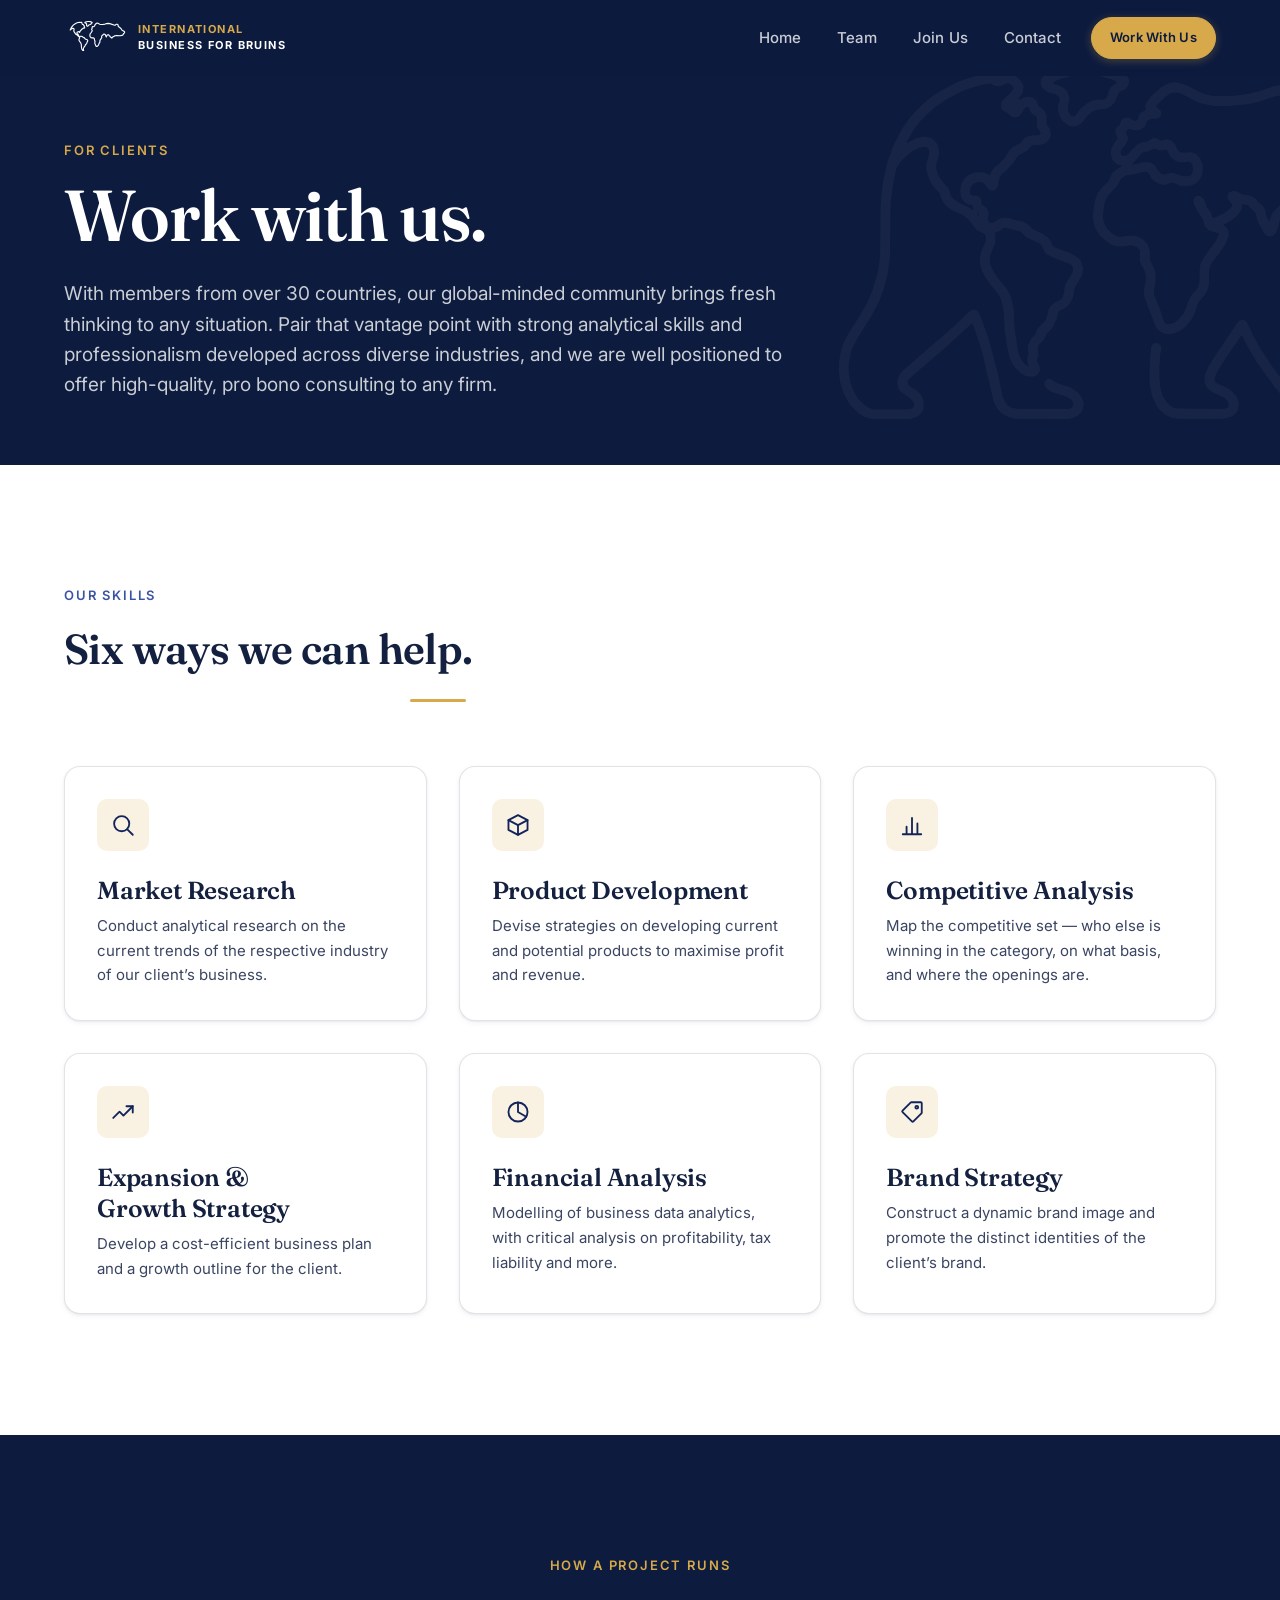
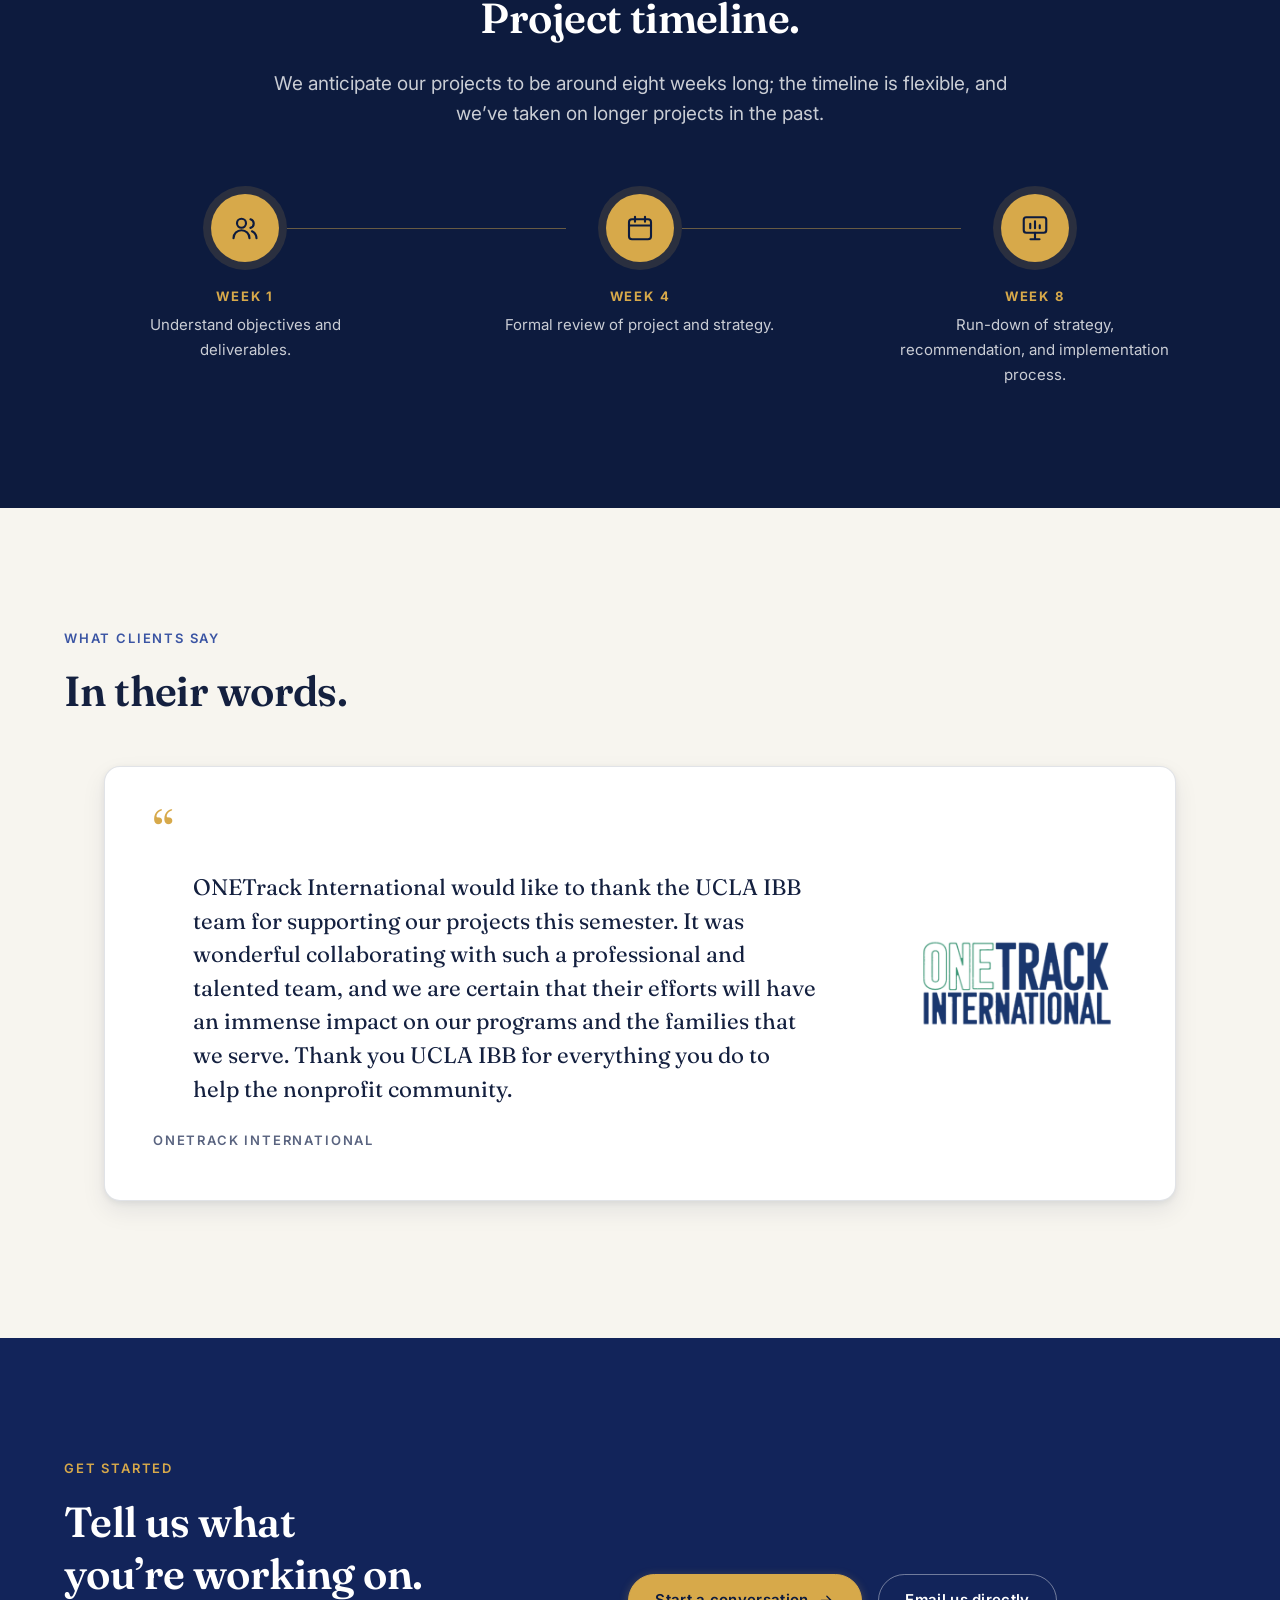
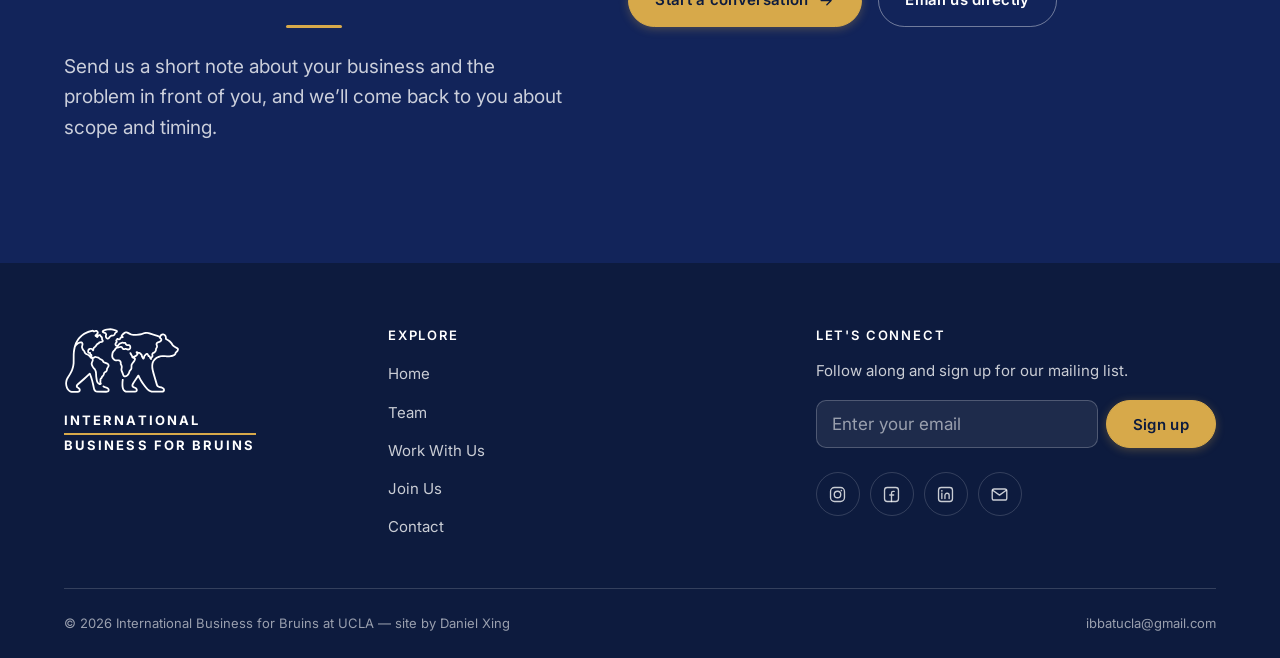
==== commit 875824a8: "Rebuild team roster, add headshots, and fix asset paths Roster - Replace the team page with the curr" ====
--- a/clients.html
+++ b/clients.html
@@ -11,7 +11,7 @@
 <meta property="og:title" content="Work With Us — International Business for Bruins">
 <meta property="og:description" content="Pro bono consulting from UCLA's global-minded student consultancy: market research, growth strategy, financial analysis and more, in eight-week engagements.">
 <meta property="og:type" content="website">
-<meta property="og:image" content="assets/og-image.png">
+<meta property="og:image" content="assets/logos/og-image.png">
 <meta name="twitter:card" content="summary_large_image">
 <link rel="preconnect" href="https://fonts.googleapis.com">
 <link rel="preconnect" href="https://fonts.gstatic.com" crossorigin>
@@ -219,7 +219,7 @@
           <figcaption class="quote__cite">ONETrack International</figcaption>
         </div>
         <div class="quote__logo">
-          <img src="assets/img/clients/onetrack-international.png" alt="ONETrack International"
+          <img src="assets/images/clients/onetrack-international.png" alt="ONETrack International"
                width="440" height="240" loading="lazy">
         </div>
       </figure>
@@ -293,7 +293,7 @@
     </div>
 
     <div class="footer__bottom">
-      <p>&copy; <span data-year>2026</span> International Business for Bruins at UCLA.</p>
+      <p>&copy; <span data-year>2026</span> International Business for Bruins at UCLA &mdash; site by <a href="https://www.linkedin.com/in/dxing01/" rel="noopener" target="_blank">Daniel Xing</a></p>
       <p><a href="mailto:ibbatucla@gmail.com">ibbatucla@gmail.com</a></p>
     </div>
   </div>
--- a/css/base.css
+++ b/css/base.css
@@ -89,6 +89,11 @@
 
 .section { padding-block: var(--section-y); }
 .section--tight { padding-block: var(--section-y-tight); }
+/* Halves a section's top padding only. For blocks whose heading would otherwise
+   sit under a full section's worth of space stacked on whatever the preceding
+   block already pads with — which reads as a gap rather than a break. */
+.section--tight-top { padding-top: calc(var(--section-y) * .5); }
+.section--tight-bottom { padding-bottom: calc(var(--section-y) * .5); }
 
 /* Section ground colours — alternated down each page so no two adjacent
    sections share a background and dividers are never needed. */
@@ -139,8 +144,8 @@
   display: block;
   aspect-ratio: var(--bear-ratio);
   background-color: currentColor;
-  -webkit-mask-image: url(../assets/logo/bear.svg);
-          mask-image: url(../assets/logo/bear.svg);
+  -webkit-mask-image: url(../assets/logos/bear.svg);
+          mask-image: url(../assets/logos/bear.svg);
   -webkit-mask-repeat: no-repeat;   mask-repeat: no-repeat;
   -webkit-mask-position: center;    mask-position: center;
   -webkit-mask-size: contain;       mask-size: contain;
@@ -148,8 +153,8 @@
 /* Below ~48px the continent line work disappears; swap to the simplified mark. */
 .bear--simple {
   aspect-ratio: var(--bear-simple-ratio);
-  -webkit-mask-image: url(../assets/logo/bear-simple.svg);
-          mask-image: url(../assets/logo/bear-simple.svg);
+  -webkit-mask-image: url(../assets/logos/bear-simple.svg);
+          mask-image: url(../assets/logos/bear-simple.svg);
 }
 
 /* ---- the full lockup: mark over a two-line wordmark split by a gold rule -- */
--- a/css/components.css
+++ b/css/components.css
@@ -164,6 +164,15 @@
 
 .btn--sm { min-height: 40px; padding: 9px 18px; font-size: var(--fs-xs); }
 
+/* inert — the action exists but is not available yet (e.g. applications that
+   have not opened). Reads as a real button so the page still shows where the
+   action will be, but takes no click and no hover travel. */
+.btn[aria-disabled="true"] {
+  cursor: default; opacity: .55; box-shadow: none;
+  pointer-events: none;
+}
+.btn[aria-disabled="true"] .btn__arrow { display: none; }
+
 .btn-row { display: flex; flex-wrap: wrap; gap: var(--s-2); align-items: center; }
 
 /* ------------------------------------------------- section header --------- */
@@ -251,21 +260,89 @@
   .stats > :last-child:nth-child(odd) { grid-column: 1 / -1; }   /* centre a lone trailing stat */
 }
 
-/* ------------------------------------------------------- logo strip ------- */
-.logo-strip {
-  display: grid; grid-template-columns: repeat(9, minmax(0, 1fr));
-  align-items: center; gap: var(--s-3);
-}
-.logo-strip__item { display: flex; align-items: center; justify-content: center; }
-.logo-strip img {
-  width: 100%; height: auto;
-  mix-blend-mode: multiply;         /* the white plate drops out of a light ground */
-  filter: grayscale(1) opacity(.85);
-  transition: filter var(--dur) var(--ease), transform var(--dur) var(--ease);
-}
-.logo-strip__item:hover img { filter: none; transform: scale(1.04); }
-@media (max-width: 1199px) { .logo-strip { grid-template-columns: repeat(5, minmax(0, 1fr)); } }
-@media (max-width: 599px)  { .logo-strip { grid-template-columns: repeat(3, minmax(0, 1fr)); gap: var(--s-2); } }
+/* --------------------------------------------------------- logo wall ------
+   The homepage placements wall: every mark knocked out to a flat white
+   silhouette on the navy, so 37 logos of wildly different colour, weight and
+   proportion read as one field instead of 37 competing brand palettes.
+
+   filter: brightness(0) invert(1) is what does the knockout — brightness(0)
+   crushes every colour to black, invert(1) flips that to white — and it keeps
+   the alpha channel, so what shows is the logo's silhouette. That only works
+   on art with a transparent ground: any logo still carrying an opaque plate
+   turns into a solid white brick. The ten that shipped that way (the JPEG app
+   icons, the Amex blue box, the white-backed PNGs) were re-cut to alpha in
+   assets/images/companies rather than special-cased here.
+
+   Six columns, not eight, so the wall runs long rather than wide, and with the
+   white plates gone each logo now spans the full cell — roughly 40% larger
+   than the plated version at the same container width.
+   ------------------------------------------------------------------------- */
+.logo-wall {
+  --cols: 6;
+  --wall-gap: var(--s-4);
+  margin-top: var(--s-8);
+  display: flex; flex-wrap: wrap; justify-content: center;
+  column-gap: var(--wall-gap);
+  row-gap: var(--s-6);
+}
+.logo-wall__item {
+  /* an exact 1/n of the row keeps full rows flush with the section edges the
+     way a grid would, while justify-content centres the short last row — 37 is
+     prime, so there is always one. */
+  flex: 0 0 calc((100% - (var(--cols) - 1) * var(--wall-gap)) / var(--cols));
+  display: flex; align-items: center; justify-content: center;
+  aspect-ratio: 2 / 1;
+  position: relative;
+  isolation: isolate;                 /* pins the plate below the mark, above the navy */
+  transition: transform var(--dur) var(--ease);
+}
+/* The plate the mark lifts onto. Most of these logos are dark artwork, so their
+   real colours need a light ground to read against — on the navy they would just
+   disappear. It sits outside the mark's box so the logo keeps its resting size. */
+.logo-wall__item::before {
+  content: ""; position: absolute; z-index: -1;
+  inset: calc(var(--s-2) * -1) calc(var(--s-3) * -1);
+  border-radius: var(--radius);
+  background: #fff;
+  box-shadow: var(--shadow-lg);
+  opacity: 0; transform: scale(.94);
+  transition: opacity var(--dur) var(--ease), transform var(--dur) var(--ease);
+}
+.logo-wall img {
+  width: 100%; height: 100%;
+  object-fit: contain;                /* true proportions, never stretched */
+  filter: brightness(0) invert(1);    /* knocked out to white on the navy ground */
+  transition: filter var(--dur) var(--ease), opacity var(--dur) var(--ease);
+}
+.logo-wall__item:hover { transform: scale(1.08); z-index: 2; }
+.logo-wall__item:hover::before { opacity: 1; transform: scale(1); }
+.logo-wall__item:hover img { filter: none; }        /* the brand's own colours */
+
+/* Amex is a solid blue plaque with the wordmark reversed out of it, so no single
+   file serves both states — knocked out for the resting wall it collapses to a
+   plain white square. It alone keeps the white master at rest and cross-fades to
+   colour artwork on hover. The path sits here rather than in a custom property on
+   the element: a url() inside a custom property resolves against the stylesheet
+   that consumes it, not the HTML that declares it, so a document-relative path
+   there resolves to /css/... and 404s. */
+.logo-wall__item--swap::after {
+  content: ""; position: absolute; inset: 0;
+  background: url(../assets/images/companies/american-express-colour.svg) center / contain no-repeat;
+  opacity: 0;
+  transition: opacity var(--dur) var(--ease);
+}
+.logo-wall__item--swap:hover::after { opacity: 1; }
+.logo-wall__item--swap:hover img { opacity: 0; }
+
+/* Each breakpoint is the width at which the next column down would push a cell
+   under ~120px, not a device size. */
+@media (max-width: 979px) { .logo-wall { --cols: 5; } }
+@media (max-width: 809px) { .logo-wall { --cols: 4; --wall-gap: var(--s-3); } }
+@media (max-width: 569px) { .logo-wall { --cols: 3; row-gap: var(--s-4); } }
+@media (prefers-reduced-motion: reduce) {   /* colour still changes, nothing moves */
+  .logo-wall__item:hover { transform: none; }
+  .logo-wall__item::before, .logo-wall__item:hover::before { transform: none; }
+}
 
 /* ------------------------------------------------------- testimonial ------ */
 .quote {
@@ -460,6 +537,10 @@
   border-top: 1px solid var(--border-subtle-dark);
   font-size: var(--fs-xs); color: var(--text-on-dark-faint);
 }
+/* The row is a flex line, so the global `p + p` top margin would push the
+   second paragraph half its own height below the first rather than stacking
+   anything — it reads as the email sitting lower than the copyright line. */
+.footer__bottom p { margin: 0; }
 .footer__bottom a { color: var(--text-on-dark-faint); text-decoration: none; }
 .footer__bottom a:hover { color: var(--brand-accent); }
 @media (max-width: 899px) {
--- a/css/pages.css
+++ b/css/pages.css
@@ -29,7 +29,8 @@
     linear-gradient(105deg, rgba(13, 27, 62, .94) 0%, rgba(13, 27, 62, .82) 42%,
                             rgba(13, 27, 62, .5) 72%, rgba(13, 27, 62, .42) 100%),
     linear-gradient(to bottom, rgba(13, 27, 62, .55) 0%, rgba(13, 27, 62, 0) 28%,
-                               rgba(13, 27, 62, 0) 62%, rgba(13, 27, 62, .8) 100%);
+                               rgba(13, 27, 62, 0) 76%, rgba(13, 27, 62, .8) 91%,
+                               rgba(13, 27, 62, 1) 100%);
 }
 .hero__inner { max-width: 780px; }
 .hero__mark { width: 116px; color: var(--text-on-dark); margin-bottom: var(--s-4); }
@@ -55,19 +56,6 @@
 }
 .hero .btn-row { margin-top: var(--s-6); }
 
-.hero__scroll {
-  position: absolute; left: 50%; bottom: var(--s-4); z-index: 1;
-  display: inline-flex; flex-direction: column; align-items: center; gap: 8px;
-  translate: -50% 0;
-  color: var(--text-on-dark-faint); text-decoration: none;
-  font-size: var(--fs-xs); letter-spacing: .16em; text-transform: uppercase;
-  transition: color var(--dur) var(--ease);
-}
-.hero__scroll:hover { color: #fff; }
-.hero__scroll svg { width: 18px; height: 18px; animation: nudge 2.4s var(--ease) infinite; }
-@keyframes nudge { 0%, 100% { transform: translateY(0); } 50% { transform: translateY(5px); } }
-@media (max-width: 767px) { .hero__scroll { display: none; } }
-
 /* hero entrance — resolves to a static state, never gates readability */
 .js .hero__mark, .js .hero__weare, .js .hero h1 .hero__name,
 .js .hero__rule, .js .hero__tagline, .js .hero .btn-row {
@@ -94,7 +82,6 @@
   .js .hero__rule, .js .hero__tagline, .js .hero .btn-row {
     opacity: 1; transform: none; animation: none; clip-path: none;
   }
-  .hero__scroll svg { animation: none; }
 }
 
 /* ============================== PAGE HERO =================================
@@ -103,24 +90,38 @@
    ========================================================================= */
 .page-hero {
   position: relative;
+  --hero-copy: 720px;               /* the text column; the mark lives on what's left */
   padding-block: calc(var(--nav-h) + var(--s-8)) var(--s-8);
   background: var(--brand-primary-dark);
   color: var(--text-on-dark-muted);
   overflow: hidden;
 }
+.page-hero h1 { color: #fff; max-width: 16ch; }
+.page-hero .lede { margin-top: var(--s-3); color: var(--text-on-dark-muted); }
+.page-hero__inner { position: relative; z-index: 1; max-width: var(--hero-copy); }
 .page-hero::after {                 /* the mark, ghosted, as a quiet brand watermark */
-  content: ""; position: absolute; right: -60px; bottom: -70px;
-  width: 460px; aspect-ratio: var(--bear-ratio);
+  content: ""; position: absolute; pointer-events: none;
+  /* Pinned by its LEFT edge to just past the copy, so it can never run under the
+     text however wide the window gets, and then over-sized so it runs off the
+     right of the block. The mark is two bears sharing a world map: the cut lands
+     about 70% across, which leaves the near bear whole and reads as the far one
+     continuing out of frame — cutting later clips the second bear's head, which
+     just looks broken. Its own ratio is taller than the strip it sits in, so on
+     the shorter heroes it grazes top and bottom too. */
+  --mark-left: calc(max(0px, (100% - var(--content)) / 2) + var(--gutter) + var(--hero-copy) + var(--s-6));
+  --mark-over: 1.43;                /* 1 / .7 — the share that hangs off the edge */
+  left: var(--mark-left);
+  top: 52%; transform: translateY(-50%);   /* 2% of the block height below centre */
+  width: calc((100% - var(--mark-left)) * var(--mark-over));
+  aspect-ratio: var(--bear-ratio);
   background-color: rgba(255, 255, 255, .045);
-  -webkit-mask-image: url(../assets/logo/bear.svg); mask-image: url(../assets/logo/bear.svg);
+  -webkit-mask-image: url(../assets/logos/bear.svg); mask-image: url(../assets/logos/bear.svg);
   -webkit-mask-repeat: no-repeat; mask-repeat: no-repeat;
   -webkit-mask-size: contain; mask-size: contain;
-  pointer-events: none;
-}
-.page-hero h1 { color: #fff; max-width: 16ch; }
-.page-hero .lede { margin-top: var(--s-3); color: var(--text-on-dark-muted); }
-.page-hero__inner { position: relative; z-index: 1; max-width: 720px; }
-@media (max-width: 767px) { .page-hero::after { width: 300px; right: -50px; bottom: -40px; } }
+  -webkit-mask-position: center; mask-position: center;
+}
+/* Under this the copy takes the whole shell — no strip is left for the mark. */
+@media (max-width: 1023px) { .page-hero::after { content: none; } }
 
 /* ============================== SPLIT ROW ================================= */
 .split {
@@ -158,6 +159,37 @@
 @media (max-width: 767px) { .head-row { align-items: flex-start; gap: var(--s-4); } }
 
 /* ---- a photograph given the full content width, as it deserves ---------- */
+/* ============================ HERO DESCENT ================================
+   This band picks the hero's ink navy up at full strength and holds it behind
+   both the stats and the group photo, so the skyline resolves into a ground of
+   the same tone rather than into white.
+
+   The band ends on a clean edge: flat navy all the way down to the section
+   boundary, meeting the white section below with no ramp. The top padding is
+   cut to half the standard section rhythm — the hero above is the same navy,
+   so the stats can ride high without reading as crowded — while the bottom
+   keeps 85% so the photo is not pinched against the white edge.
+   ========================================================================= */
+.section--descent {
+  padding-block: calc(var(--section-y) * .5) calc(var(--section-y) * .85);
+  color: var(--text-on-dark-muted);
+  background: var(--brand-primary-dark);
+}
+/* the photo clears the stats by more than it would in a plain section, so the
+   band reads as one dark field rather than two stacked blocks */
+.section--descent .feature-photo { margin-top: calc(var(--s-12) * .85); isolation: isolate; }
+
+/* A navy wash over the group photo. Plain alpha rather than multiply: it lifts
+   the photo's blacks toward the band's own navy, which is what actually makes
+   it sit in the background instead of punching a bright rectangle through it. */
+.section--descent .feature-photo img { filter: saturate(.82); }
+.section--descent .feature-photo::before {
+  content: ""; position: absolute; inset: 0; z-index: 2;
+  border-radius: var(--radius-lg);
+  background: linear-gradient(180deg, rgba(13, 27, 62, .36), rgba(13, 27, 62, .26));
+  pointer-events: none;
+}
+
 .feature-photo {
   position: relative;
   margin: var(--s-8) 0 0;
@@ -177,6 +209,86 @@
 @media (max-width: 767px) {
   .feature-photo { margin-top: var(--s-6); }
   .feature-photo::after { left: -8px; bottom: -8px; }
+}
+
+/* =========================== RECRUITMENT BAND =============================
+   The join page's timeline band runs tighter than the standard section rhythm
+   so the five stages read as one compact block, and gives the timeline a
+   companion column: a reserved frame that the recruitment graphic will fill.
+
+   The grid mirrors .lead-pair's columns and gap exactly, so the frame's column
+   lands directly beneath the lede paragraph above it and the two share a
+   centreline. Three things are being aligned here, and the row structure is
+   what makes each of them exact rather than eyeballed:
+
+   1. .recruit-grid__main is display:contents, so the timeline and the frame's
+      cell are siblings in the SAME grid row. The cell stretches to that row —
+      i.e. to the timeline's height — and the frame floats centred inside it,
+      out of flow, so the two centrelines coincide exactly. The frame is now the
+      taller of the two and overhangs the row by ~25px top and bottom; keeping
+      it out of flow means that overhang cannot push the button down and undo
+      the spacing in point 3.
+   2. Column 1 is max-content, i.e. exactly as wide as the timeline's longest
+      line (~324px) rather than the half-column the stages used to be stretched
+      across. The apply button sits in row 2 of that column and is centred
+      across it, which puts it on the timeline's true optical centre — centring
+      it on the half-column left it ~108px too far right, floating in the empty
+      space past the ends of the stage text.
+
+      Column 1 no longer matching .lead-pair's half-column is why the frame's
+      cell spans the whole grid and places the frame at 75% + gap/4 instead: on
+      a two-column grid of any width that expression IS the centre of the
+      second half-column, so the frame stays on the lede's centreline above it
+      no matter what column 1 does.
+   3. The band's bottom padding is carried by the button row itself
+      (--recruit-y above it, the same below it) instead of by the section, so
+      the button sits exactly midway between the timeline and the end of the
+      blue. row-gap is zeroed for the same reason — the grid gap is a column
+      gap only, or it would add itself to the space above the button.
+
+   Below 900px the frame drops away rather than stacking as a large empty box
+   under the timeline.
+   ========================================================================= */
+.section--recruit {
+  --recruit-y: calc(var(--section-y) * .72);
+  padding-block: var(--recruit-y) 0;
+}
+
+.recruit-grid {
+  --recruit-gap: clamp(var(--s-4), 5vw, var(--s-12));
+  margin-top: var(--s-8);
+  display: grid; align-items: center;
+  grid-template-columns: minmax(0, max-content) minmax(0, 1fr);
+  column-gap: var(--recruit-gap);
+  row-gap: 0;
+}
+.recruit-grid__main { display: contents; }
+.recruit-grid .timeline { grid-area: 1 / 1; }
+.recruit-grid .recruit-frame-cell {
+  position: relative; pointer-events: none;
+  grid-column: 1 / -1; grid-row: 1;
+  align-self: stretch;
+}
+.recruit-grid__main .btn-row {
+  grid-area: 2 / 1;
+  justify-content: center;
+  margin-top: var(--recruit-y);
+  padding-bottom: var(--recruit-y);
+}
+
+.recruit-frame {
+  position: absolute;
+  top: 50%; left: calc(75% + var(--recruit-gap) / 4);
+  transform: translate(-50%, -50%);
+  height: clamp(384px, 41vw, 624px);
+  aspect-ratio: 4 / 5;
+  border: 1.5px dashed rgba(255, 255, 255, .28);
+  border-radius: var(--radius-lg);
+  background: rgba(13, 27, 62, .22);
+}
+@media (max-width: 899px) {
+  .recruit-grid { grid-template-columns: minmax(0, max-content); column-gap: 0; }
+  .recruit-grid .recruit-frame-cell { display: none; }
 }
 
 /* ============================== CTA BAND ==================================
@@ -227,19 +339,34 @@
    One card component for every member; the grid is what changes per tier.
    ========================================================================= */
 .team-grid { display: grid; grid-template-columns: repeat(3, minmax(0, 1fr)); gap: var(--s-6) var(--s-4); }
-.team-grid--members { grid-template-columns: repeat(6, minmax(0, 1fr)); gap: var(--s-3); }
+.team-grid { justify-items: stretch; }
+.team-grid > .member { width: 100%; }
+
+/* The board sits three up, and twelve divides evenly by three (and by two, and by
+   one) — so every row of the board is full at every breakpoint. Its frames run
+   20% smaller on both axes; the 4/5 ratio ties height to width, so width does it. */
+.team-grid--board .member__frame { width: 80%; }
+
+/* Consultants wrap as flex rather than grid. A hand-maintained roster seldom
+   divides evenly into the column count, so the row that ends the list is usually
+   short. Flex centres that trailing row instead of leaving a run of empty cells
+   hanging off the right — whatever the count happens to be, which is why this
+   note names none. Column counts are unchanged; the widths below restate them. */
+.team-grid--members { display: flex; flex-wrap: wrap; justify-content: center; gap: var(--s-3); }
+.team-grid--members > .member { width: calc((100% - var(--s-3) * 5) / 6); }
+
 @media (max-width: 1199px) {
   .team-grid { grid-template-columns: repeat(2, minmax(0, 1fr)); }
-  .team-grid--members { grid-template-columns: repeat(3, minmax(0, 1fr)); }
+  .team-grid--members > .member { width: calc((100% - var(--s-3) * 2) / 3); }
 }
 @media (max-width: 767px) {
-  .team-grid, .team-grid--members { grid-template-columns: repeat(2, minmax(0, 1fr)); gap: var(--s-3); }
-}
-@media (max-width: 479px) { .team-grid, .team-grid--members { grid-template-columns: minmax(0, 1fr); } }
-
-/* A trailing incomplete row is centred rather than left dangling. */
-.team-grid { justify-items: stretch; }
-.team-grid > .member { width: 100%; }
+  .team-grid { grid-template-columns: repeat(2, minmax(0, 1fr)); gap: var(--s-3); }
+  .team-grid--members > .member { width: calc((100% - var(--s-3)) / 2); }
+}
+@media (max-width: 479px) {
+  .team-grid { grid-template-columns: minmax(0, 1fr); }
+  .team-grid--members > .member { width: 100%; }
+}
 
 .member { display: flex; flex-direction: column; }
 .member__frame {
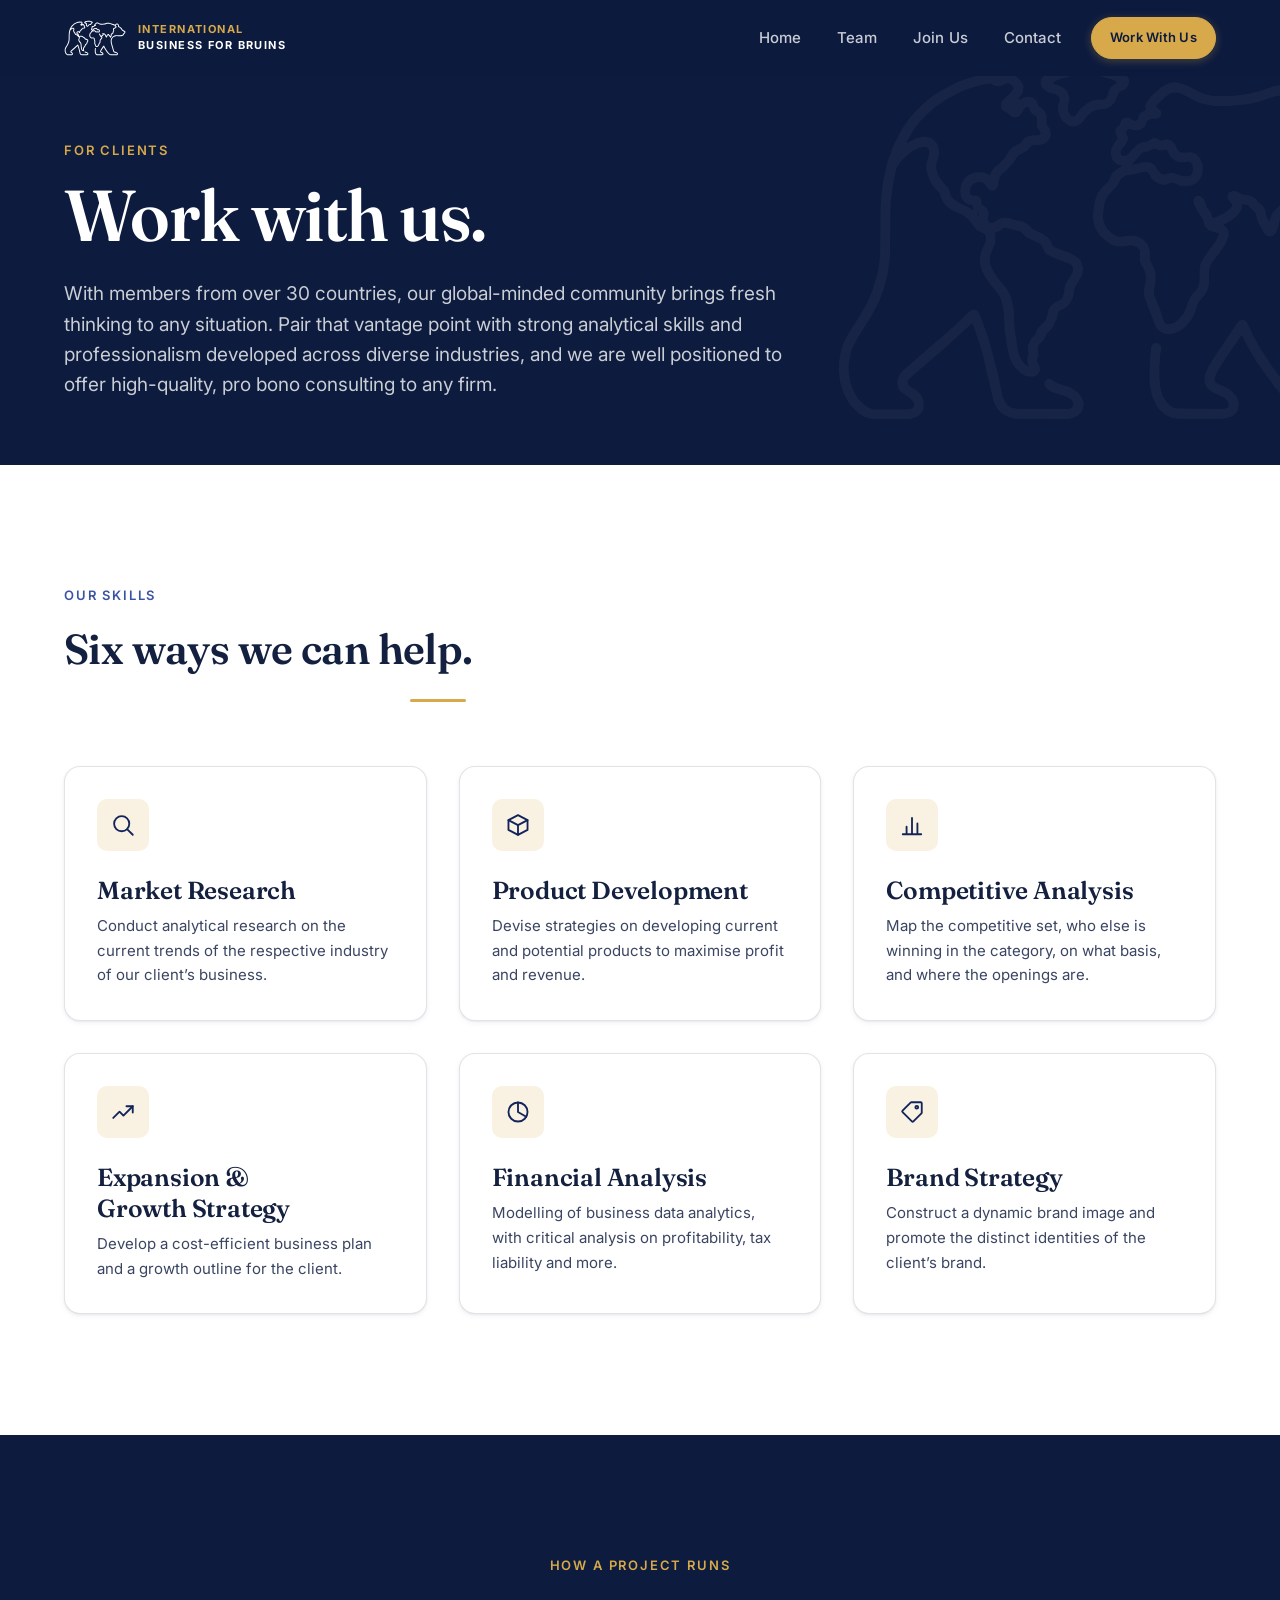
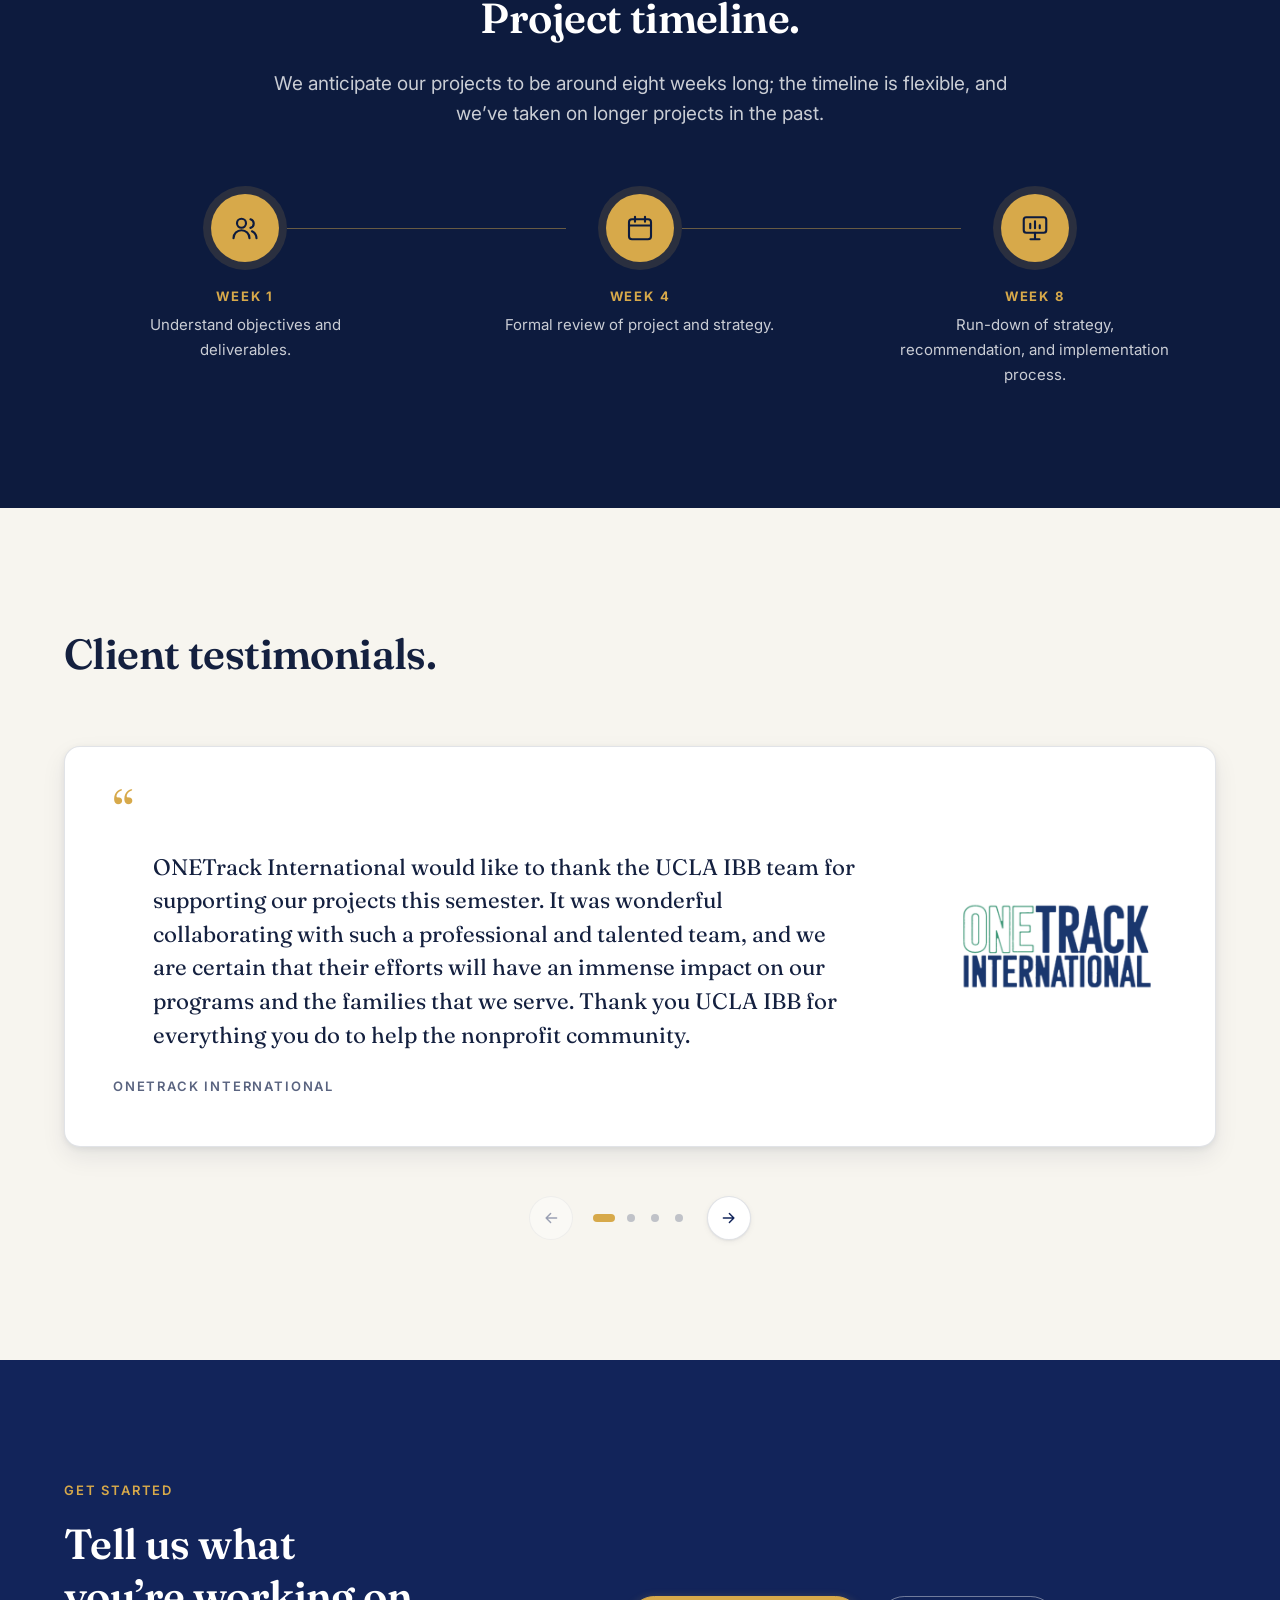
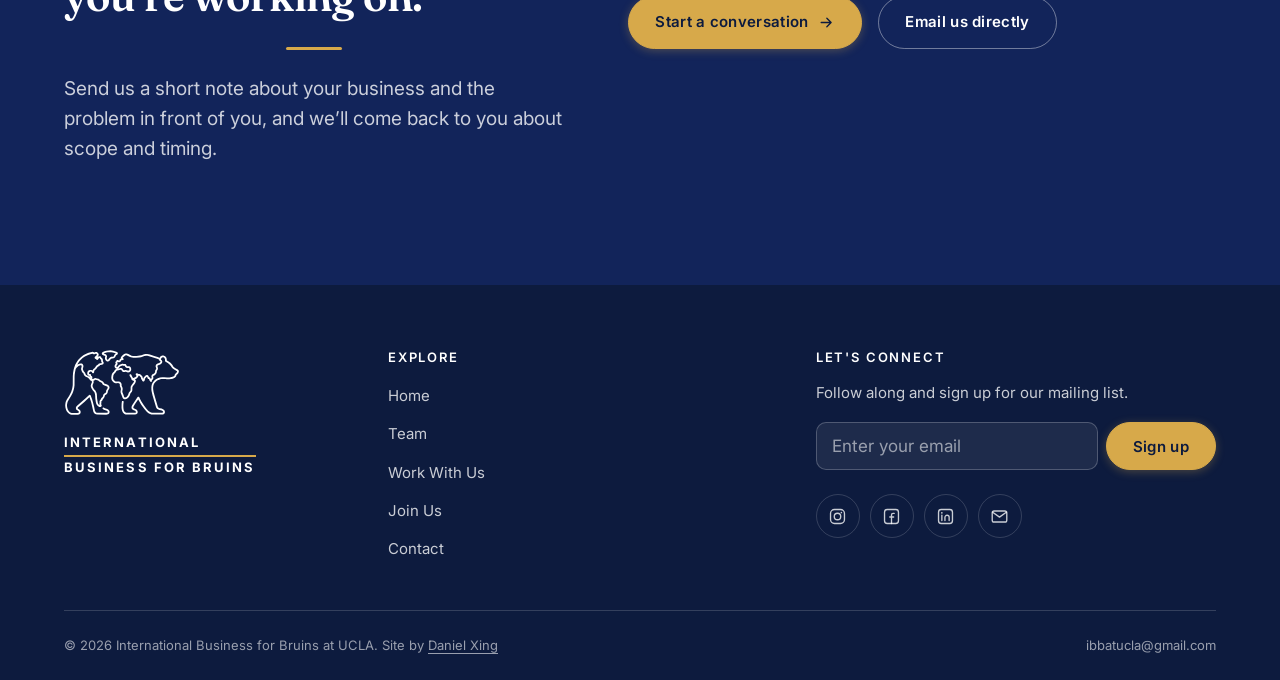
==== commit e4d0d9b1: "Add testimonial gallery, fall 2026 timeline and site-wide copy fixes - Join: fill in the fall 2026 r" ====
--- a/clients.html
+++ b/clients.html
@@ -3,12 +3,12 @@
 <head>
 <meta charset="utf-8">
 <meta name="viewport" content="width=device-width, initial-scale=1">
-<title>Work With Us — International Business for Bruins</title>
+<title>Work With Us, International Business for Bruins</title>
 <meta name="description" content="Pro bono consulting from UCLA's global-minded student consultancy: market research, growth strategy, financial analysis and more, in eight-week engagements.">
 <link rel="icon" href="assets/favicon.svg" type="image/svg+xml">
 <link rel="icon" href="assets/favicon-32.png" sizes="32x32">
 <link rel="apple-touch-icon" href="assets/apple-touch-icon.png">
-<meta property="og:title" content="Work With Us — International Business for Bruins">
+<meta property="og:title" content="Work With Us, International Business for Bruins">
 <meta property="og:description" content="Pro bono consulting from UCLA's global-minded student consultancy: market research, growth strategy, financial analysis and more, in eight-week engagements.">
 <meta property="og:type" content="website">
 <meta property="og:image" content="assets/logos/og-image.png">
@@ -99,8 +99,8 @@
 <!-- ================================ nav ================================ -->
 <header class="nav nav--solid" id="nav">
   <div class="nav__inner">
-    <a class="nav__brand" href="index.html" aria-label="International Business for Bruins — home">
-      <span class="bear bear--simple" aria-hidden="true"></span>
+    <a class="nav__brand" href="index.html" aria-label="International Business for Bruins, home">
+      <span class="bear" aria-hidden="true"></span>
       <span class="nav__word" aria-hidden="true"><span>International</span><span>Business for Bruins</span></span>
     </a>
     <button class="nav__toggle" type="button" aria-expanded="false" aria-controls="nav-links" aria-label="Menu">
@@ -149,7 +149,7 @@
         <article class="card" data-reveal>
           <span class="card__icon"><svg aria-hidden="true"><use href="#i-bars"/></svg></span>
           <h3 class="card__title">Competitive Analysis</h3>
-          <p class="card__body">Map the competitive set — who else is winning in the category, on what basis, and where the openings are.</p>
+          <p class="card__body">Map the competitive set, who else is winning in the category, on what basis, and where the openings are.</p>
         </article>
         <article class="card" data-reveal>
           <span class="card__icon"><svg aria-hidden="true"><use href="#i-trend"/></svg></span>
@@ -203,26 +203,95 @@
   <section class="section section--light">
     <div class="shell">
       <div class="sec-head" data-reveal>
-        <span class="kicker">What clients say</span>
-        <h2>In their words.</h2>
-      </div>
-      <figure class="quote" style="margin-top:var(--s-6)" data-reveal>
-        <div>
-          <span class="quote__mark" aria-hidden="true">&ldquo;</span>
-          <blockquote class="quote__text">
-            ONETrack International would like to thank the UCLA IBB team for supporting our projects
-            this semester. It was wonderful collaborating with such a professional and talented team,
-            and we are certain that their efforts will have an immense impact on our programs and the
-            families that we serve. Thank you UCLA IBB for everything you do to help the nonprofit
-            community.
-          </blockquote>
-          <figcaption class="quote__cite">ONETrack International</figcaption>
-        </div>
-        <div class="quote__logo">
-          <img src="assets/images/clients/onetrack-international.png" alt="ONETrack International"
-               width="440" height="240" loading="lazy">
-        </div>
-      </figure>
+        <h2>Client testimonials.</h2>
+      </div>
+
+      <!-- Swipeable testimonial gallery. The track is a native scroll-snap row, so
+           touch, trackpad and shift-scroll all work even without JS; main.js adds
+           the arrows, the dots and arrow-key steps. Every slide stretches to the
+           tallest one, so the section keeps the same size on every testimonial.
+           To add a client, copy a <figure> (keep .gallery__slide) and update the
+           "n of N" labels. -->
+      <div class="gallery" style="margin-top:var(--s-6)" data-gallery data-reveal>
+        <div class="gallery__track" tabindex="0" role="region" aria-roledescription="carousel" aria-label="Client testimonials">
+          <figure class="quote gallery__slide" role="group" aria-roledescription="slide" aria-label="1 of 4">
+            <div>
+              <span class="quote__mark" aria-hidden="true">&ldquo;</span>
+              <blockquote class="quote__text">
+                ONETrack International would like to thank the UCLA IBB team for supporting our projects
+                this semester. It was wonderful collaborating with such a professional and talented team,
+                and we are certain that their efforts will have an immense impact on our programs and the
+                families that we serve. Thank you UCLA IBB for everything you do to help the nonprofit
+                community.
+              </blockquote>
+              <figcaption class="quote__cite">ONETrack International</figcaption>
+            </div>
+            <div class="quote__logo">
+              <img src="assets/images/clients/onetrack-international.png" alt="ONETrack International"
+                   width="440" height="240" loading="lazy">
+            </div>
+          </figure>
+
+          <figure class="quote gallery__slide" role="group" aria-roledescription="slide" aria-label="2 of 4">
+            <div>
+              <span class="quote__mark" aria-hidden="true">&ldquo;</span>
+              <blockquote class="quote__text">
+                Working with IBB. They are KILLER! The best of the best, amazing work ethic, smart,
+                receptive, easily understood the project at hand, executed in a very timely manner and
+                crushed it.
+              </blockquote>
+              <figcaption class="quote__cite">The Flair Collective</figcaption>
+            </div>
+            <div class="quote__logo">
+              <img src="assets/images/clients/flair-collective.png" alt="The Flair Collective"
+                   width="880" height="462" loading="lazy">
+            </div>
+          </figure>
+
+          <figure class="quote gallery__slide" role="group" aria-roledescription="slide" aria-label="3 of 4">
+            <div>
+              <span class="quote__mark" aria-hidden="true">&ldquo;</span>
+              <blockquote class="quote__text">
+                Our Care Strategy team at Charlie Health wants to say that the group did a really nice job,
+                and we were very impressed with the materials. We found IBB&rsquo;s recommendations on
+                improving employees&rsquo; morale as well as streamlining therapists&rsquo; paperwork process
+                particularly helpful and we look forward to implementing them in the future.
+              </blockquote>
+              <figcaption class="quote__cite">Charlie Health</figcaption>
+            </div>
+            <div class="quote__logo">
+              <img src="assets/images/clients/charlie-health.png" alt="Charlie Health"
+                   width="576" height="209" loading="lazy">
+            </div>
+          </figure>
+
+          <figure class="quote gallery__slide" role="group" aria-roledescription="slide" aria-label="4 of 4">
+            <div>
+              <span class="quote__mark" aria-hidden="true">&ldquo;</span>
+              <blockquote class="quote__text">
+                Working with your team was quite amazing. Everyone has a unique perspective to help grow
+                our business and I really enjoyed the team&rsquo;s energy. This is one-of-a-kind support
+                that every small business would really appreciate.
+              </blockquote>
+              <figcaption class="quote__cite">Nexabio Solutions</figcaption>
+            </div>
+            <div class="quote__logo">
+              <img src="assets/images/clients/nexabio-solutions.png" alt="Nexabio Solutions"
+                   width="430" height="248" loading="lazy">
+            </div>
+          </figure>
+        </div>
+
+        <div class="gallery__controls">
+          <button class="gallery__btn gallery__btn--prev" type="button" data-gallery-prev aria-label="Previous testimonial">
+            <svg width="18" height="18" aria-hidden="true"><use href="#i-arrow-right"/></svg>
+          </button>
+          <div class="gallery__dots"></div>
+          <button class="gallery__btn" type="button" data-gallery-next aria-label="Next testimonial">
+            <svg width="18" height="18" aria-hidden="true"><use href="#i-arrow-right"/></svg>
+          </button>
+        </div>
+      </div>
     </div>
   </section>
 
@@ -293,12 +362,13 @@
     </div>
 
     <div class="footer__bottom">
-      <p>&copy; <span data-year>2026</span> International Business for Bruins at UCLA &mdash; site by <a href="https://www.linkedin.com/in/dxing01/" rel="noopener" target="_blank">Daniel Xing</a></p>
+      <p>&copy; <span data-year>2026</span> International Business for Bruins at UCLA. Site by <a class="footer__credit" href="https://www.linkedin.com/in/dxing01/" rel="noopener" target="_blank">Daniel Xing</a></p>
       <p><a href="mailto:ibbatucla@gmail.com">ibbatucla@gmail.com</a></p>
     </div>
   </div>
 </footer>
 
 <script src="js/main.js" defer></script>
+<script defer src="/_vercel/insights/script.js"></script>
 </body>
 </html>
--- a/css/base.css
+++ b/css/base.css
@@ -94,6 +94,8 @@
    block already pads with — which reads as a gap rather than a break. */
 .section--tight-top { padding-top: calc(var(--section-y) * .5); }
 .section--tight-bottom { padding-bottom: calc(var(--section-y) * .5); }
+/* Both sides at 80% of a full section, kept symmetric. */
+.section--y-80 { padding-block: calc(var(--section-y) * .8); }
 
 /* Section ground colours — alternated down each page so no two adjacent
    sections share a background and dividers are never needed. */
--- a/css/components.css
+++ b/css/components.css
@@ -374,6 +374,61 @@
   .quote__logo { justify-content: flex-start; }
 }
 
+/* ----------------------------------------------- testimonial gallery ------ */
+/* A scroll-snap row of .quote cards, one per view. The track bleeds into the
+   shell gutter by --gallery-bleed on every side so the overflow does not clip
+   the cards' shadows, and the slide gap is twice that bleed so a neighbouring
+   card never peeks in at the edge. A flex row stretches every slide to the
+   tallest one, which keeps the section the same size on every testimonial. */
+.gallery { --gallery-bleed: min(var(--s-3), var(--gutter)); }
+.gallery__track {
+  position: relative;               /* offsetParent for the slides, see main.js */
+  display: flex; gap: calc(var(--gallery-bleed) * 2);
+  margin: calc(var(--gallery-bleed) * -1);
+  padding: var(--gallery-bleed);
+  overflow-x: auto; overscroll-behavior-x: contain;
+  scroll-snap-type: x mandatory; scroll-padding-inline: var(--gallery-bleed);
+  scrollbar-width: none;
+}
+.gallery__track::-webkit-scrollbar { display: none; }
+.gallery__track:focus-visible { outline-offset: calc(var(--gallery-bleed) * -.5); border-radius: var(--radius-lg); }
+.gallery__slide { flex: 0 0 100%; scroll-snap-align: start; scroll-snap-stop: always; }
+
+/* the controls only mean something once main.js has wired them up */
+.gallery__controls {
+  display: none; align-items: center; justify-content: center; gap: var(--s-2);
+  margin-top: var(--s-4);
+}
+.js .gallery__controls { display: flex; }
+.gallery.is-single .gallery__controls { display: none; }
+
+.gallery__btn {
+  width: 44px; height: 44px; display: inline-flex; align-items: center; justify-content: center;
+  background: var(--surface-raised); color: var(--brand-primary);
+  border: 1.5px solid var(--border-subtle); border-radius: 50%;
+  box-shadow: var(--shadow-sm); cursor: pointer;
+  transition: background var(--dur) var(--ease), color var(--dur) var(--ease),
+              border-color var(--dur) var(--ease), opacity var(--dur) var(--ease);
+}
+.gallery__btn--prev svg { transform: scaleX(-1); }
+.gallery__btn:hover:not(:disabled) { background: var(--brand-primary); border-color: var(--brand-primary); color: #fff; }
+.gallery__btn:disabled { opacity: .4; box-shadow: none; cursor: default; }
+.gallery__btn:focus-visible { border-radius: 50%; }
+
+.gallery__dots { display: flex; align-items: center; }
+.gallery__dot {
+  min-width: 24px; height: 24px; padding: 0 4px;
+  display: inline-flex; align-items: center; justify-content: center;
+  background: none; border: 0; cursor: pointer;
+}
+.gallery__dot::before {
+  content: ""; width: 8px; height: 8px; border-radius: var(--radius-pill);
+  background: var(--text-muted); opacity: .35;
+  transition: width var(--dur) var(--ease), background var(--dur) var(--ease), opacity var(--dur) var(--ease);
+}
+.gallery__dot:hover::before { opacity: .7; }
+.gallery__dot[aria-current="true"]::before { width: 22px; background: var(--brand-accent); opacity: 1; }
+
 /* ---------------------------------------------------------- steppers ------ */
 /* horizontal, for the client project timeline */
 .stepper { display: grid; grid-template-columns: repeat(3, minmax(0, 1fr)); gap: var(--s-4); }
@@ -543,6 +598,7 @@
 .footer__bottom p { margin: 0; }
 .footer__bottom a { color: var(--text-on-dark-faint); text-decoration: none; }
 .footer__bottom a:hover { color: var(--brand-accent); }
+.footer__bottom .footer__credit { text-decoration: underline; text-decoration-thickness: 1px; text-underline-offset: 3px; }
 @media (max-width: 899px) {
   .footer__top { grid-template-columns: minmax(0, 1fr); gap: var(--s-6); padding-block: var(--s-8) var(--s-6); }
 }
--- a/css/pages.css
+++ b/css/pages.css
@@ -171,24 +171,13 @@
    keeps 85% so the photo is not pinched against the white edge.
    ========================================================================= */
 .section--descent {
-  padding-block: calc(var(--section-y) * .5) calc(var(--section-y) * .85);
+  padding-block: calc(var(--section-y) * .85);
   color: var(--text-on-dark-muted);
   background: var(--brand-primary-dark);
 }
 /* the photo clears the stats by more than it would in a plain section, so the
    band reads as one dark field rather than two stacked blocks */
-.section--descent .feature-photo { margin-top: calc(var(--s-12) * .85); isolation: isolate; }
-
-/* A navy wash over the group photo. Plain alpha rather than multiply: it lifts
-   the photo's blacks toward the band's own navy, which is what actually makes
-   it sit in the background instead of punching a bright rectangle through it. */
-.section--descent .feature-photo img { filter: saturate(.82); }
-.section--descent .feature-photo::before {
-  content: ""; position: absolute; inset: 0; z-index: 2;
-  border-radius: var(--radius-lg);
-  background: linear-gradient(180deg, rgba(13, 27, 62, .36), rgba(13, 27, 62, .26));
-  pointer-events: none;
-}
+.section--descent .feature-photo { margin-top: calc(var(--s-12) * .85); }
 
 .feature-photo {
   position: relative;
@@ -377,7 +366,7 @@
   background: var(--brand-primary);
   box-shadow: var(--shadow-sm);
 }
-.member__frame img {
+.member__frame > img {          /* the portrait; the badge img is nested deeper */
   width: 100%; height: 100%; object-fit: cover;
   transition: transform var(--dur-slow) var(--ease), filter var(--dur-slow) var(--ease);
 }
@@ -388,8 +377,7 @@
   opacity: .55;
   transition: opacity var(--dur-slow) var(--ease);
 }
-.member:hover .member__frame img { transform: scale(1.045); }
-.member:hover .member__frame::after { opacity: .18; }
+.member:hover .member__frame > img { transform: scale(1.045); }
 
 /* monogram, for members with no photograph on the current site */
 .member__frame--empty {
@@ -413,6 +401,52 @@
   display: flex; align-items: center; gap: 6px;
 }
 .member__where svg { width: 13px; height: 13px; flex: none; opacity: .7; }
+
+/* ---- hover a card: the portrait drops to black and white behind a scrim, and
+   a LinkedIn chip rises in the middle. The whole frame is the click target —
+   the chip names the action rather than being the only thing you can hit. The
+   z-index matters: .member__frame::after is a pseudo-element, so it paints
+   after every child and would otherwise sit on top of the link. */
+.member__link {
+  position: absolute; inset: 0; z-index: 1;
+  display: grid; place-items: center;
+  background: rgba(0, 0, 0, .55);
+  opacity: 0;
+  transition: opacity var(--dur) var(--ease);
+}
+.member__badge {                /* the official mark — already a circle, so no chip */
+  /* One knob: the ring and the gap are struck off --badge so the whole button
+     scales in proportion. border-box, so at 56px the mark lands at 46px inside
+     a 3px gap and a 2px ring — the gap is what makes the ring read as a button
+     edge rather than as part of the logo. */
+  --badge: 56px;
+  width: var(--badge); height: var(--badge);
+  padding: calc(var(--badge) * 3 / 56);
+  border: calc(var(--badge) * 2 / 56) solid rgba(255, 255, 255, .95);
+  border-radius: 50%;
+  box-shadow: 0 6px 18px rgba(0, 0, 0, .5);
+  transform: scale(.86);
+  transition: transform var(--dur) var(--ease);
+}
+/* Consultant cards run six to a row against the board's three, so the button
+   that suits a board portrait sits too heavy on them. */
+.team-grid--members .member__badge { --badge: 42px; }
+/* Greyscale is scoped to the portrait, and the scrim is neutral black rather than
+   the brand navy, so the whole card reads monochrome and the blue of the mark is
+   the only colour left. The duotone goes to zero for the same reason. */
+.member:hover .member__frame > img { filter: grayscale(1); }
+.member:hover .member__frame::after { opacity: 0; }
+.member:hover .member__link,
+.member__link:focus-visible { opacity: 1; }
+.member:hover .member__badge,
+.member__link:focus-visible .member__badge { transform: scale(1); }
+.member__link:focus-visible { outline: 3px solid var(--brand-accent); outline-offset: -3px; }
+
+/* Keyboard users get the same reveal on focus; pointer users on hover. */
+@media (prefers-reduced-motion: reduce) {
+  .member__badge, .member:hover .member__badge,
+  .member__link:focus-visible .member__badge { transform: none; }
+}
 
 .member[hidden] { display: none; }
 
